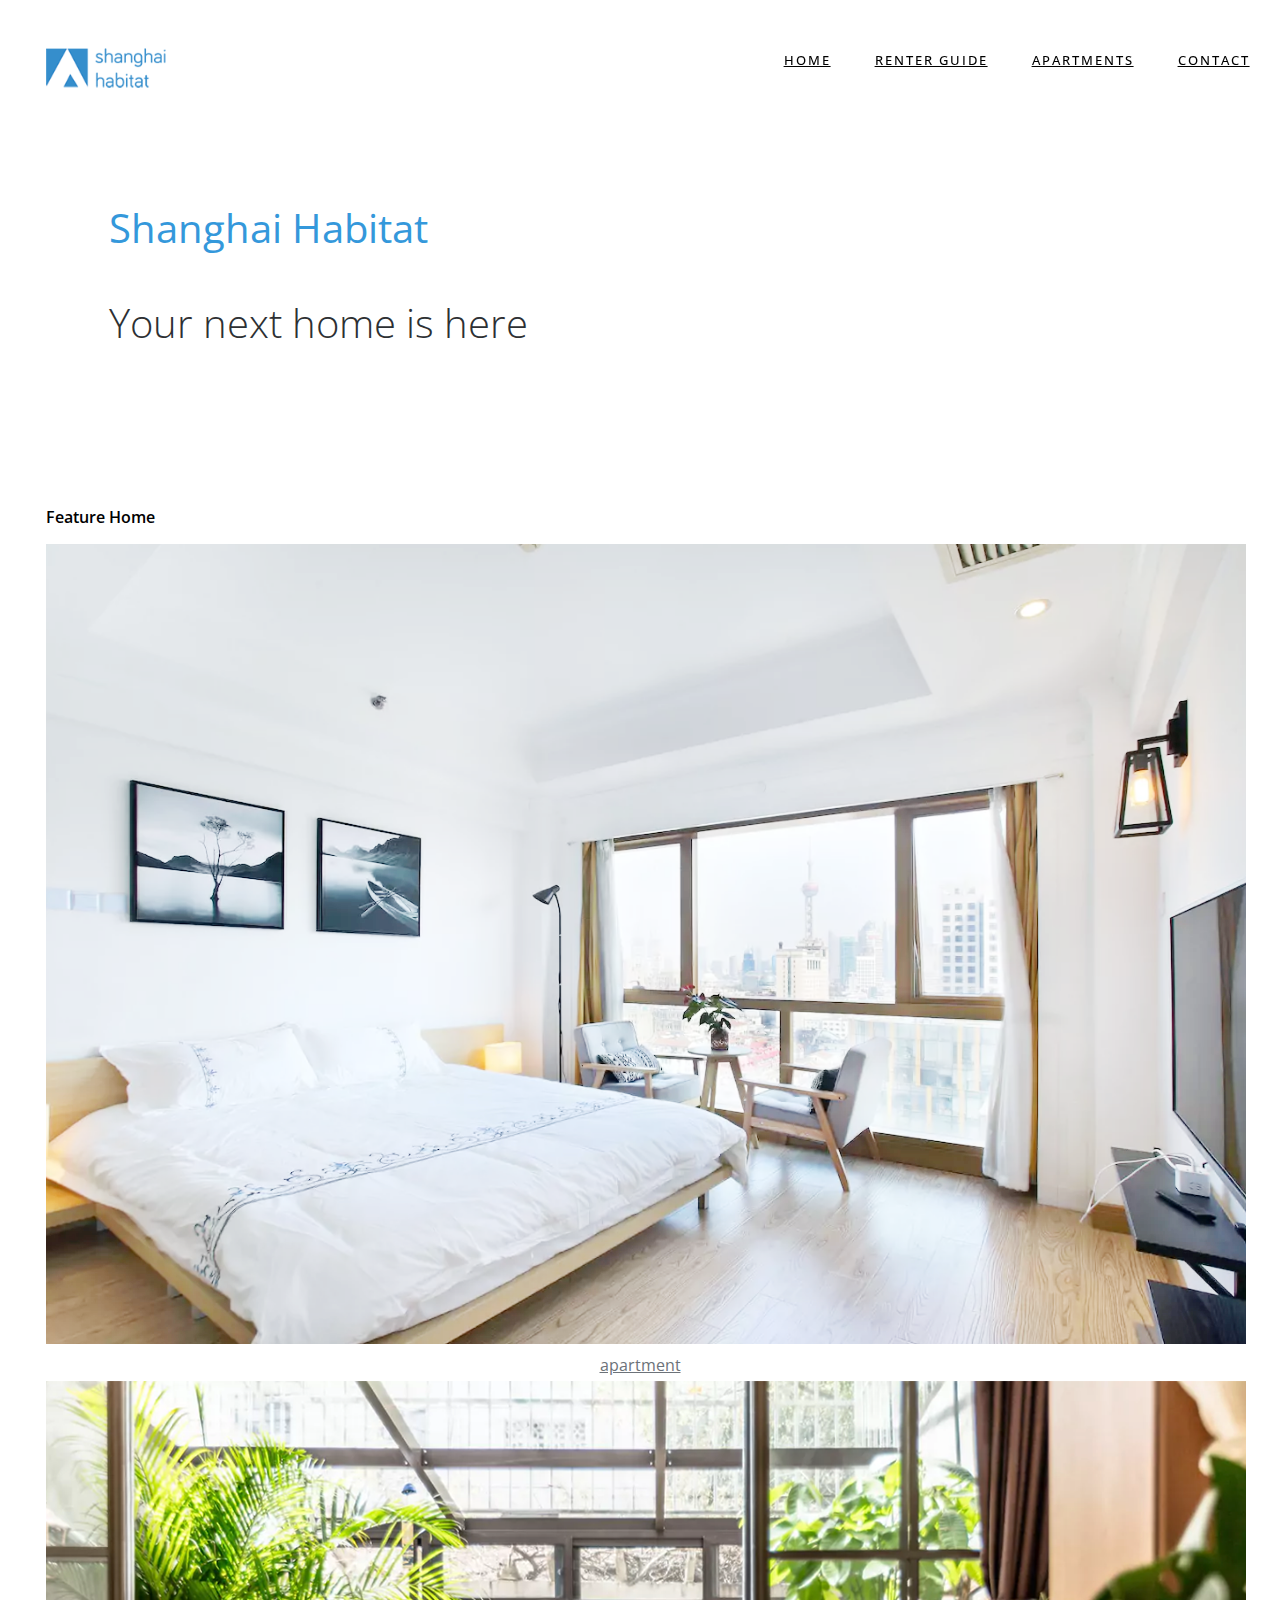
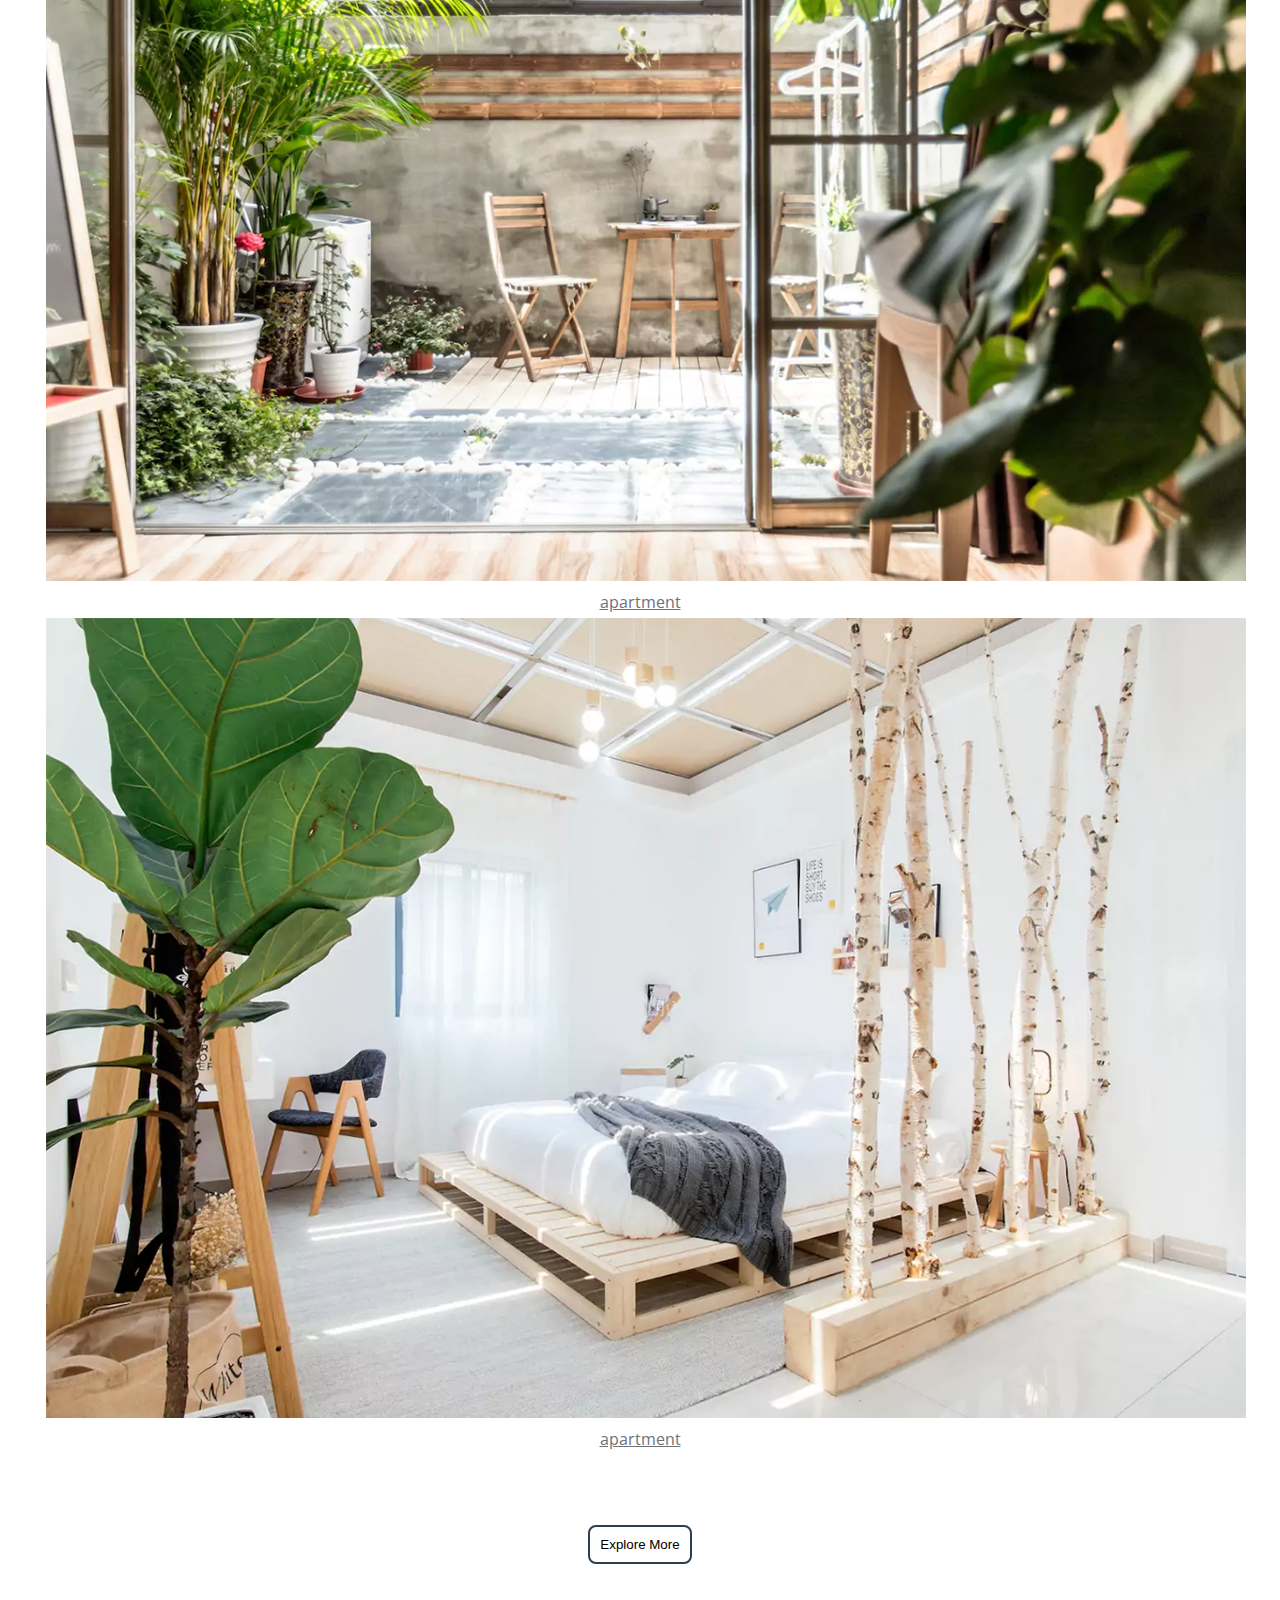
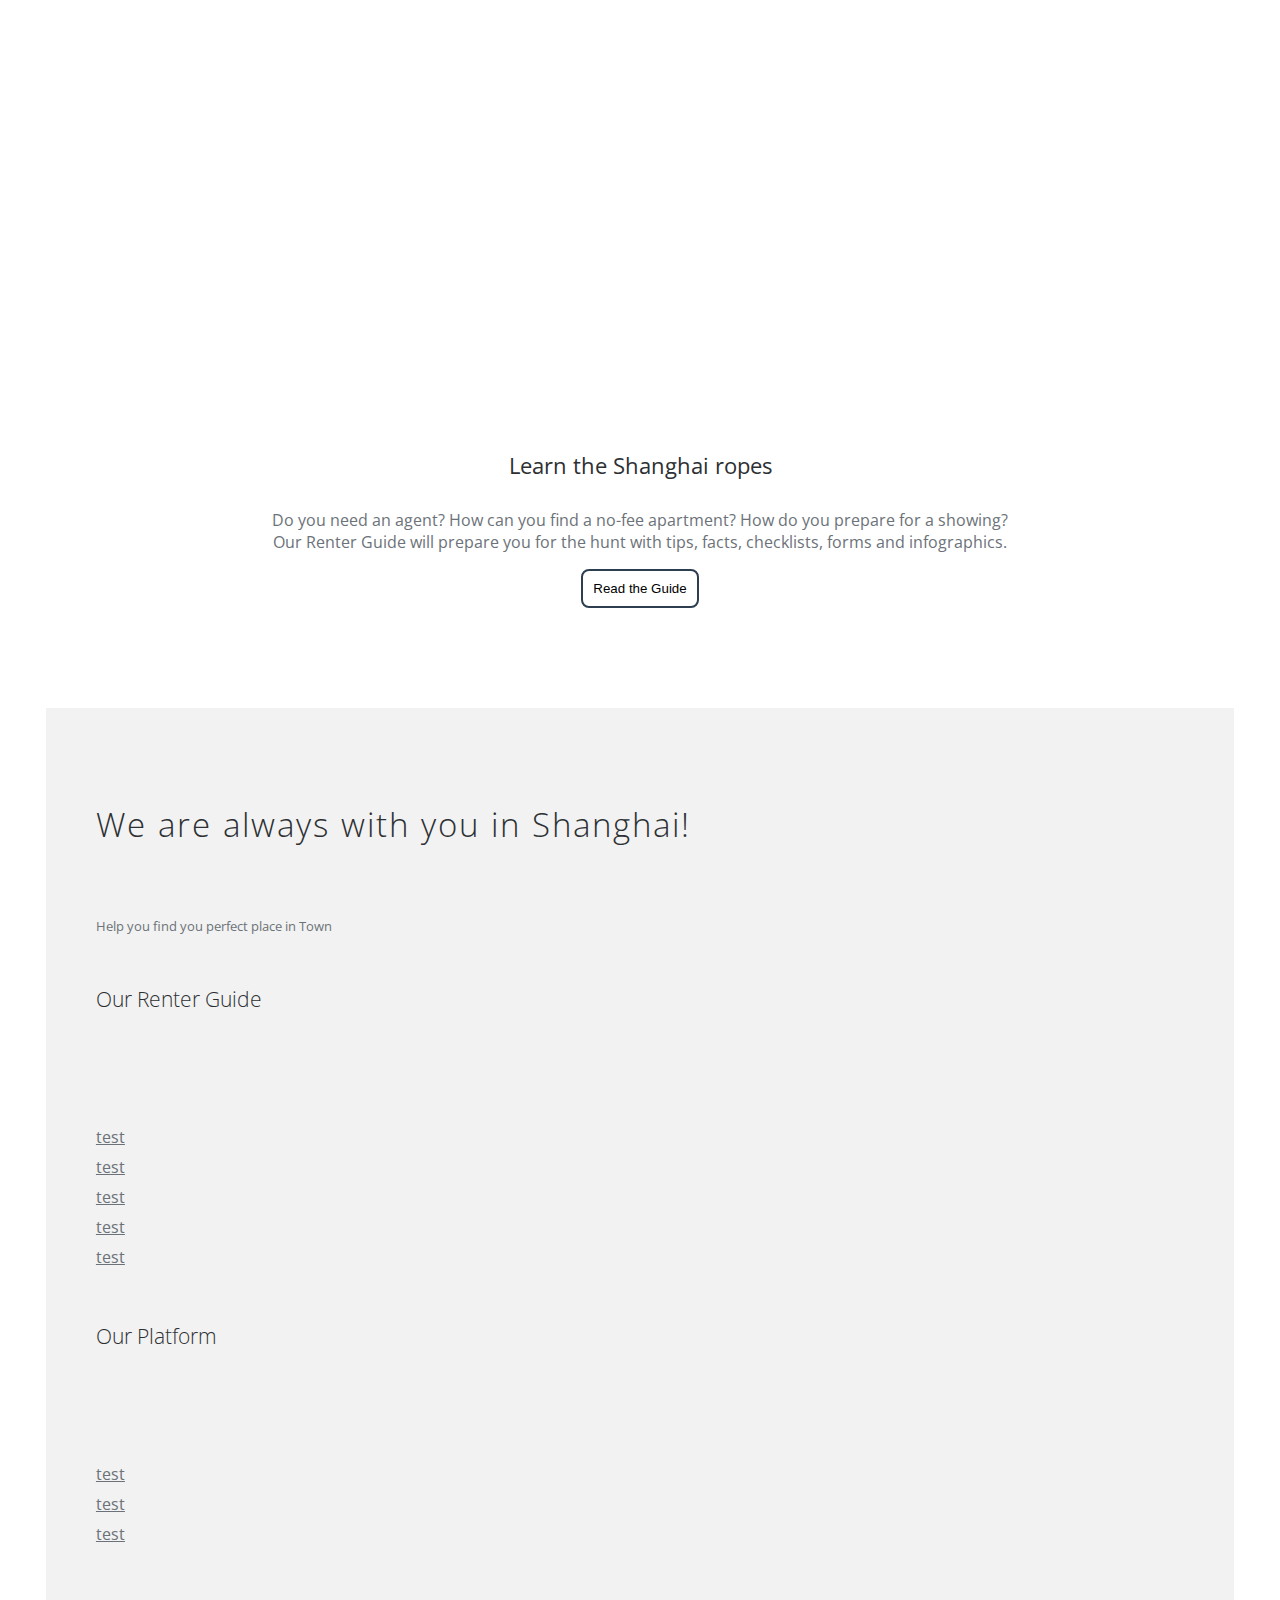
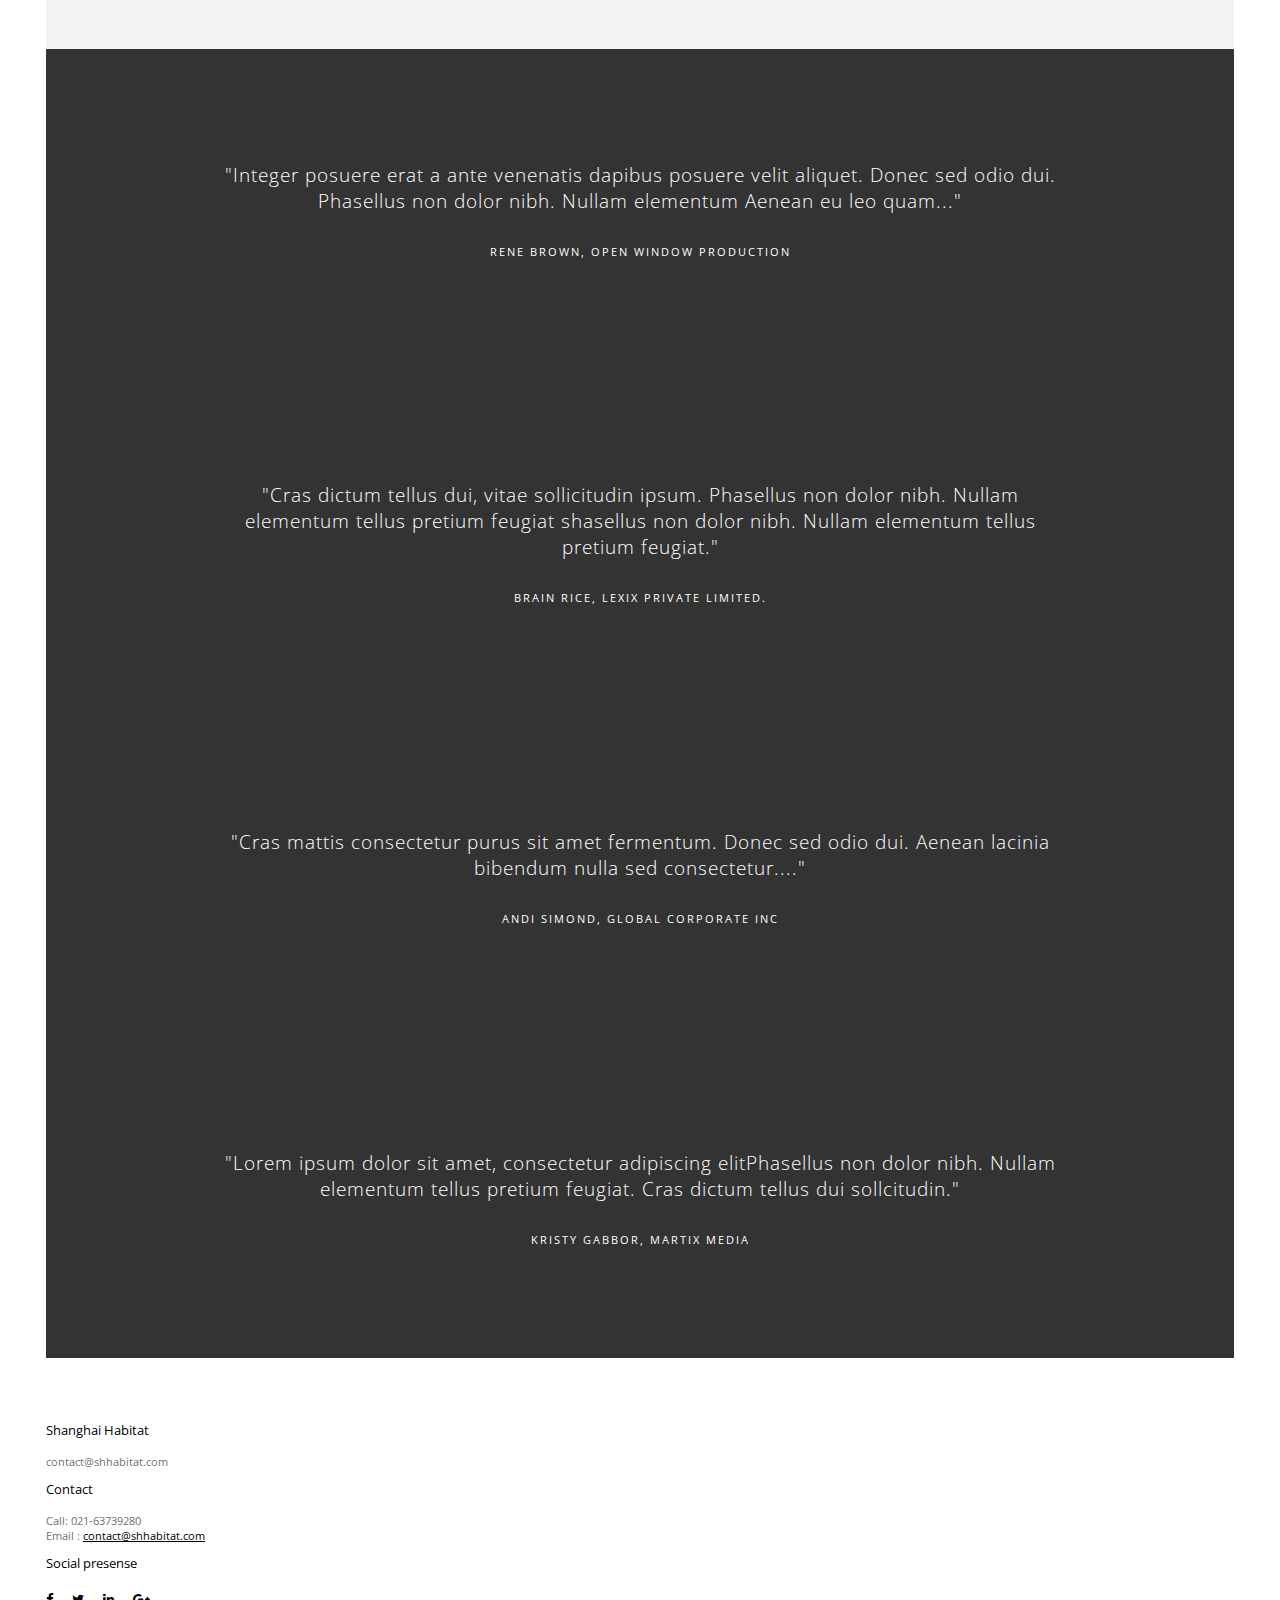
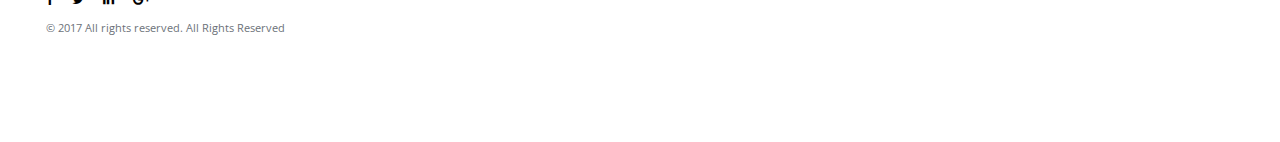
==== index.html @ 5f2feb3e "Update index.html" ====
<!doctype html>
<!--[if lt IE 7]>      <html class="no-js lt-ie9 lt-ie8 lt-ie7" lang=""> <![endif]-->
<!--[if IE 7]>         <html class="no-js lt-ie9 lt-ie8" lang=""> <![endif]-->
<!--[if IE 8]>         <html class="no-js lt-ie9" lang=""> <![endif]-->
<!--[if gt IE 8]><!--> <html class="no-js" lang=""> <!--<![endif]-->

<head>
<meta charset="utf-8">
<meta name="description" content="">
<meta name="viewport" content="width=device-width, initial-scale=1">
    <title>Apartments in Shanghai:SHH</title>
    <link rel="stylesheet" href="css/bootstrap.min.css">
    <link rel="stylesheet" href="css/flexslider.css">
    <link rel="stylesheet" href="css/main.css">
    <link rel="stylesheet" href="css/responsive.css">
    <link rel="stylesheet" href="css/animate.min.css">
    <link rel="stylesheet" href="https://maxcdn.bootstrapcdn.com/font-awesome/4.4.0/css/font-awesome.min.css">
    <link rel="shortcut icon" href="images/logo/favicon.ico">
</head>

<body>

<!-- Header Section -->
<section class="tophead" role="tophead"> 
  <!-- Navigation Section -->
  <header id="header">
    <div class="header-content clearfix"> <a class="logo" href="#"><img src="images/logo/logo.png" width="120px"></a>
      <nav class="navigation" role="navigation">
        <ul class="primary-nav">
          <li><a href="#welcome">Home</a></li>
          <li><a href="renter-guide.html">Renter Guide</a></li>
          <li><a href="search.html">Apartments</a></li>
          <li><a href="contact.html">Contact</a></li>
        </ul>
      </nav>
      <a href="#" class="nav-toggle">Menu<span></span></a> </div>
  </header>
</section>
<!-- Navigation Section -->

<!-- Welcome Section -->
<section id="welcome" class="section welcome">
  <h3 class="welcome-color">Shanghai Habitat</h3>
  <h3>Your next home is here</h3>
</section>

<!-- Feature Listing Section -->
<section id="listing" class="section listing">
  <div class="container">
  	<p class="listing-feature">Feature Home</p>
    <div class="row">
      <div class="col-sm-4">
      	<a href="work-details.html">
        <img src="images/listing/list1.png" class="img-responsive  listing-image" alt="">
        <div class="listing-content">
        apartment
        </div>
         </a>
      </div>
      <div class="col-sm-4">
      	<a href="work-details.html">
        <img src="images/listing/list2.png" class="img-responsive  listing-image" alt="">
        <div class="listing-content">
        apartment
        </div>
         </a>
      </div>
      <div class="col-sm-4">
      	<a href="work-details.html">
        <img src="images/listing/list3.png" class="img-responsive  listing-image" alt="">
        <div class="listing-content">
        apartment
        </div>
         </a>
      </div>
    </div>
  </div>
  <div class="listing-btn">
  	  <button class="btn-outline"> Explore More</button>
  </div>
</section>
<!-- Feature Listing Section -->


<!-- portfolio grid section -->
<section id="portfolio" class="section portfolio">
  <div class="container-fluid">
    <div class="row">
      <div class="col-sm-3 portfolio-item"> <a href="work-details.html" class="portfolio-link">
        <div class="caption">
          <div class="caption-content">
            <h3>The Shape of Design</h3>
            <h4>Branding/Graphic</h4>
          </div>
        </div>
        <img src="images/portfolio/work-1.jpg" class="img-responsive" alt=""> </a> </div>
      <div class="col-sm-3 portfolio-item"> <a href="work-details.html" class="portfolio-link">
        <div class="caption">
          <div class="caption-content">
            <h3>czarna kawka</h3>
            <h4>Branding</h4>
          </div>
        </div>
        <img src="images/portfolio/work-2.jpg" class="img-responsive" alt=""> </a> </div>
      <div class="col-sm-3 portfolio-item"> <a href="work-details.html" class="portfolio-link">
        <div class="caption">
          <div class="caption-content">
            <h3>czarna kawka</h3>
            <h4>Branding</h4>
          </div>
        </div>
        <img src="images/portfolio/work-3.jpg" class="img-responsive" alt=""> </a> </div>
      <div class="col-sm-3 portfolio-item"> <a href="work-details.html" class="portfolio-link">
        <div class="caption">
          <div class="caption-content">
            <h3>czarna kawka</h3>
            <h4>Branding</h4>
          </div>
        </div>
        <img src="images/portfolio/work-4.jpg" class="img-responsive" alt=""> </a> </div>
      <div class="col-sm-3 portfolio-item"> <a href="work-details.html" class="portfolio-link">
        <div class="caption">
          <div class="caption-content">
            <h3>czarna kawka</h3>
            <h4>Branding</h4>
          </div>
        </div>
        <img src="images/portfolio/work-5.jpg" class="img-responsive" alt=""> </a> </div>
      <div class="col-sm-3 portfolio-item"> <a href="work-details.html" class="portfolio-link">
        <div class="caption">
          <div class="caption-content">
            <h3>czarna kawka</h3>
            <h4>Branding</h4>
          </div>
        </div>
        <img src="images/portfolio/work-6.jpg" class="img-responsive" alt=""> </a> </div>
      <div class="col-sm-3 portfolio-item"> <a href="work-details.html" class="portfolio-link">
        <div class="caption">
          <div class="caption-content">
            <h3>czarna kawka</h3>
            <h4>Branding</h4>
          </div>
        </div>
        <img src="images/portfolio/work-1.jpg" class="img-responsive" alt=""> </a> </div>  
        
      <div class="col-sm-3 portfolio-item"> <a href="work-details.html" class="portfolio-link">
        <div class="caption">
          <div class="caption-content">
            <h3>czarna kawka</h3>
            <h4>Branding</h4>
          </div>
        </div>
        <img src="images/portfolio/work-2.jpg" class="img-responsive" alt=""> </a> </div>
    </div> 
  </div>
</section>
<!-- portfolio grid section -->



<!-- renter guide Section -->
<section id="renter-guide" class="section guide">
  <h4>Learn the Shanghai ropes</h3>
  <p>Do you need an agent? How can you find a no-fee apartment? How do you prepare for a showing? <br>
  	Our Renter Guide will prepare you for the hunt with tips, facts, checklists, forms and infographics.</p>
  <div class="guide-btn">
  	  <button class="btn-outline"> Read the Guide</button>
  </div>
</section>
<!-- renter guide Section -->


<!-- Service Section -->
<section id="services" class="section services">
  <div class="container-fluid">
    <div class="row">
      <div class="col-md-6 col-sm-6">
        <div class="services-content">
          <h4>We are always with you in Shanghai!</h4>
          <p>Help you find you perfect place in Town</p>
        </div>
      </div>
      <div class="col-md-3 col-sm-6">
        <div class="services-content">
          <h5>Our Renter Guide</h5>
          <ul>
            <li><a href="renter-guide.html">test</a></li>
            <li><a href="renter-guide.html">test</a></li>
            <li><a href="renter-guide.html">test</a></li>
            <li><a href="renter-guide.html">test</a></li>
            <li><a href="renter-guide.html">test</a></li>
          </ul>
        </div>
      </div>
      <div class="col-md-3 col-sm-6">
        <div class="services-content">
            <h5>Our Platform</h5>
          <ul>
            <li><a href="#">test</a></li>
            <li><a href="#">test</a></li>
            <li><a href="#">test</a></li>
          </ul>
        </div>
      </div>
    </div>
  </div>
</section>
<!-- Service Section --> 

<!-- Testimonials section -->
<section id="testimonials" class="section testimonials no-padding">
  <div class="container-fluid">
    <div class="row no-gutter">
      <div class="flexslider">
        <ul class="slides">
          <li>
            <div class="col-md-12">
              <blockquote>
                <h1>"Integer posuere erat a ante venenatis dapibus posuere velit aliquet. Donec sed odio dui. Phasellus non dolor nibh. Nullam elementum Aenean eu leo quam..." </h1>
                <p>Rene Brown, Open Window production</p>
              </blockquote>
            </div>
          </li>
          <li>
            <div class="col-md-12">
              <blockquote>
                <h1>"Cras dictum tellus dui, vitae sollicitudin ipsum. Phasellus non dolor nibh. Nullam elementum tellus pretium feugiat shasellus non dolor nibh. Nullam elementum tellus pretium feugiat." </h1>
                <p>Brain Rice, Lexix Private Limited.</p>
              </blockquote>
            </div>
          </li>
          <li>
            <div class="col-md-12">
              <blockquote>
                <h1>"Cras mattis consectetur purus sit amet fermentum. Donec sed odio dui. Aenean lacinia bibendum nulla sed consectetur...." </h1>
                <p>Andi Simond, Global Corporate Inc</p>
              </blockquote>
            </div>
          </li>
          <li>
            <div class="col-md-12">
              <blockquote>
                <h1>"Lorem ipsum dolor sit amet, consectetur adipiscing elitPhasellus non dolor nibh. Nullam elementum tellus pretium feugiat. Cras dictum tellus dui sollcitudin." </h1>
                <p>Kristy Gabbor, Martix Media</p>
              </blockquote>
            </div>
          </li>
        </ul>
      </div>
    </div>
  </div>
</section>
<!-- Testimonials section --> 

<!-- footer section -->
<footer id="contact" class="footer">
  <div class="container-fluid">
    <div class="col-md-2 left">
      <h4>Shanghai Habitat</h4>
      <p> contact@shhabitat.com</p>
    </div>
    <div class="col-md-2 left">
      <h4>Contact</h4>
      <p> Call: 021-63739280 <br>
        Email : <a href="mailto:contact@shhabitat.com"> contact@shhabitat.com </a></p>
    </div>
    <div class="col-md-2 left">
      <h4>Social presense</h4>
      <ul class="footer-share">
        <li><a href="#"><i class="fa fa-facebook"></i></a></li>
        <li><a href="#"><i class="fa fa-twitter"></i></a></li>
        <li><a href="#"><i class="fa fa-linkedin"></i></a></li>
        <li><a href="#"><i class="fa fa-google-plus"></i></a></li>
      </ul>
    </div>
    <div class="col-md-6 right">
      <p>© 2017 All rights reserved. All Rights Reserved</p>
    </div>
  </div>
</footer>
<!-- footer section --> 

<!-- JS FILES --> 
<script src="https://ajax.googleapis.com/ajax/libs/jquery/1.11.3/jquery.min.js"></script> 
<script src="js/bootstrap.min.js"></script> 
<script src="js/jquery.flexslider-min.js"></script> 
<script src="js/retina.min.js"></script> 
<script src="js/modernizr.js"></script> 
<script src="js/main.js"></script>
</body>
</html>
---- css/main.css ----
@import url(http://fonts.googleapis.com/css?family=Open%20Sans:300,400,500,600,700);*/

/* ------------------------------------------------------------------------------
	 Typography
-------------------------------------------------------------------------------*/

p {
	font-size: 14px;
	line-height: 22.4px;
	color: #6c7279;
}
h1 {
	font-size: 65px;
	color: #2d3033;
}
h2 {
	font-size: 40px;
	color: #2d3033;
}
h3 {
	font-size: 28px;
	color: #2d3033;
	font-weight: 300;
}
h4 {
	font-size: 22px;
	color: #2d3033;
	font-weight: 400;
}
h5 {
	font-size: 14px;
	color: #2d3033;
	text-transform: uppercase;
	font-weight: 700;
}
.btn {
	background-color: #333;
	margin-top: 40px;
	color: #fff;
	font-size: 12px;
	font-weight: 600;
	letter-spacing: 1px;
	border-radius: 0px;
	padding: 3% 7%;
	display: inline-block;
	text-transform: uppercase;
}
.btn:hover, .btn:focus {
	background-color: #000;
	color: #fff;
}
.btn-large {
	padding: 15px 40px;
}

.btn-outline {
	margin: auto;
	padding: 10px;
	background-color: white;
    color: black;
    border: 2px solid #2C3E50;
    border-radius: 8px;
    -webkit-transition-duration: 0.4s; /* Safari */
    transition-duration: 0.4s;
}

.btn-outline:hover{
	background-color:#2C3E50;
	color: white;
}

a:focus,input{outline:none;}
area, a, a img,input{blr:expression_r(this.onFocus=this.blur());}
/* ------------------------------------------------------------------------------
	 General Style
-------------------------------------------------------------------------------*/
a {
	color: #6c7279;

}
a:hover, a:focus {
	text-decoration: none;
	-moz-transition: background-color, color, 0.3s;
	-o-transition: background-color, color, 0.3s;
	-webkit-transition: background-color, color, 0.3s;
	transition: background-color, color, 0.3s;
}
body {
	font-family: "Open Sans", sans-serif;
	font-weight: 400;
	color: #6c7279;
}
ul, ol {
	margin: 0;
	padding: 0;
}
ul li {
	list-style: none;
}
.section {
	padding: 50px 0;
}
.no-padding {
	padding: 0;
}
.no-gutter [class*=col-] {
	padding-right: 0;
	padding-left: 0;
}
.copyrights{
	text-indent:-9999px;
	height:0;
	line-height:0;
	font-size:0;
	overflow:hidden;
}


/* ------------------------------------------------------------------------------
	 Header & navigation
-------------------------------------------------------------------------------*/
#header {
	position: fixed;
	width: 94%;
	z-index: 999;
	margin-left: 3%;
	margin-right: 3%;

}
#header .header-content {
	margin: 0 auto;
	padding: 40px 0;
	width: 100%;
	-moz-transition: padding 0.3s;
	-o-transition: padding 0.3s;
	-webkit-transition: padding 0.3s;
	transition: padding 0.3s;

}
#header .logo {
	font-size: 15px;
	color: #000;
	font-weight: 700;
	float: left;
	text-transform: uppercase;
}
#header.fixed {
	background-color: #fff;

}
#header.fixed .header-content {
	border-bottom: 0;
	padding: 25px 0;
}
#header.fixed .nav-toggle {
	top: 18px;
}
.navigation.open {
	opacity: 0.9;
	visibility: visible;
	-moz-transition: opacity 0.5s;
	-o-transition: opacity 0.5s;
	-webkit-transition: opacity 0.5s;
	transition: opacity 0.5s;
}
.navigation {
	float: right;
}
.navigation li {
	display: inline-block;
}
.navigation a {
	color: #000;
	font-size: 13px;
	font-weight: 500;
	margin-left: 40px;
	letter-spacing: 2px;
	text-transform: uppercase;
}
.navigation a:hover, .navigation a.active {
	color: #bcbcbc;
}
.nav-toggle {
	display: none;
	height: 44px;
	overflow: hidden;
	position: fixed;
	right: 5%;
	text-indent: 100%;
	top: 32px;
	white-space: nowrap;
	width: 44px;
	z-index: 99999;
	-moz-transition: all 0.3s;
	-o-transition: all 0.3s;
	-webkit-transition: all 0.3s;
	transition: all 0.3s;
}
.nav-toggle:before, .nav-toggle:after {
	border-radius: 50%;
	content: "";
	height: 100%;
	left: 0;
	position: absolute;
	top: 0;
	width: 100%;
	-moz-transform: translateZ(0);
	-ms-transform: translateZ(0);
	-webkit-transform: translateZ(0);
	transform: translateZ(0);
	-moz-backface-visibility: hidden;
	-webkit-backface-visibility: hidden;
	backface-visibility: hidden;
	-moz-transition-property: -moz-transform;
	-o-transition-property: -o-transform;
	-webkit-transition-property: -webkit-transform;
	transition-property: transform;
}
.nav-toggle:before {
	background-color: #e84545;
	-moz-transform: scale(1);
	-ms-transform: scale(1);
	-webkit-transform: scale(1);
	transform: scale(1);
	-moz-transition-duration: 0.3s;
	-o-transition-duration: 0.3s;
	-webkit-transition-duration: 0.3s;
	transition-duration: 0.3s;
}
.nav-toggle:after {
	background-color: #e84545;
	-moz-transform: scale(0);
	-ms-transform: scale(0);
	-webkit-transform: scale(0);
	transform: scale(0);
	-moz-transition-duration: 0s;
	-o-transition-duration: 0s;
	-webkit-transition-duration: 0s;
	transition-duration: 0s;
}
.nav-toggle span {
	background-color: #fff;
	bottom: auto;
	display: inline-block;
	height: 3px;
	left: 50%;
	position: absolute;
	right: auto;
	top: 50%;
	width: 18px;
	z-index: 10;
	-moz-transform: translateX(-50%) translateY(-50%);
	-ms-transform: translateX(-50%) translateY(-50%);
	-webkit-transform: translateX(-50%) translateY(-50%);
	transform: translateX(-50%) translateY(-50%);
}
.nav-toggle span:before, .nav-toggle span:after {
	background-color: #fff;
	content: "";
	height: 100%;
	position: absolute;
	right: 0;
	top: 0;
	width: 100%;
	-moz-transform: translateZ(0);
	-ms-transform: translateZ(0);
	-webkit-transform: translateZ(0);
	transform: translateZ(0);
	-moz-backface-visibility: hidden;
	-webkit-backface-visibility: hidden;
	backface-visibility: hidden;
	-moz-transition: -moz-transform 0.3s;
	-o-transition: -o-transform 0.3s;
	-webkit-transition: -webkit-transform 0.3s;
	transition: transform 0.3s;
}
.nav-toggle span:before {
	-moz-transform: translateY(-6px) rotate(0deg);
	-ms-transform: translateY(-6px) rotate(0deg);
	-webkit-transform: translateY(-6px) rotate(0deg);
	transform: translateY(-6px) rotate(0deg);
}
.nav-toggle span:after {
	-moz-transform: translateY(6px) rotate(0deg);
	-ms-transform: translateY(6px) rotate(0deg);
	-webkit-transform: translateY(6px) rotate(0deg);
	transform: translateY(6px) rotate(0deg);
}
.nav-toggle.close-nav:before {
	-moz-transform: scale(0);
	-ms-transform: scale(0);
	-webkit-transform: scale(0);
	transform: scale(0);
}
.nav-toggle.close-nav:after {
	-moz-transform: scale(1);
	-ms-transform: scale(1);
	-webkit-transform: scale(1);
	transform: scale(1);
}
.nav-toggle.close-nav span {
	background-color: rgba(255, 255, 255, 0);
}
.nav-toggle.close-nav span:before, .nav-toggle.close-nav span:after {
	background-color: #fff;
}
.nav-toggle.close-nav span:before {
	-moz-transform: translateY(0) rotate(45deg);
	-ms-transform: translateY(0) rotate(45deg);
	-webkit-transform: translateY(0) rotate(45deg);
	transform: translateY(0) rotate(45deg);
}
.nav-toggle.close-nav span:after {
	-moz-transform: translateY(0) rotate(-45deg);
	-ms-transform: translateY(0) rotate(-45deg);
	-webkit-transform: translateY(0) rotate(-45deg);
	transform: translateY(0) rotate(-45deg);
}
/* ------------------------------------------------------------------------------
	 Header Slider
-------------------------------------------------------------------------------*/

/* ------------------------------------------------------------------------------
	 Welcome
-------------------------------------------------------------------------------*/
.welcome {
	width: 94%;
	margin: auto;
	padding-top: 12%;
	padding-bottom: 4%;
	padding-left: 8%;
}

.welcome-color{
color: #3498db;
	font-weight: 400;
}

.welcome h3{
font-size: 40px ;
}
/* ------------------------------------------------------------------------------
	 feature listing
-------------------------------------------------------------------------------*/
.listing {
	width: 94%;
	margin: auto;
}
.listing-content{
	text-align: center;
	padding: 5px;
	cursor:pointer;
}

.listing-feature{
	color: black;
	font-weight: 600;
}

.listing-btn{
	text-align: center;
	padding-top: 70px;
	cursor:pointer;
}


/* ------------------------------------------------------------------------------
	 Portfolio
-------------------------------------------------------------------------------*/
#portfolio {
	width: 94%;
	margin: auto;
	padding: 5% 8% 8% 8%;
}
#portfolio .portfolio-item {
	right: 0;
	margin: 0 0 2px;
	padding: 0 1px;
}
#portfolio .portfolio-item .portfolio-link {
	display: block;
	position: relative;
	margin: 0 auto;
}
#portfolio .portfolio-item .portfolio-link .caption {
	position: absolute;
	width: 100%;
	height: 100%;
	opacity: 0;
	background: rgba(41, 128, 185, .9);
	-webkit-transition: all ease .5s;
	-moz-transition: all ease .5s;
	transition: all ease .5s;
}
#portfolio .portfolio-item .portfolio-link .caption:hover {
	opacity: 1;
}
#portfolio .portfolio-item .portfolio-link .caption .caption-content {
	position: absolute;
	top: 50%;
	width: 100%;
	height: 20px;
	margin-top: -12px;
	text-align: center;
	font-size: 20px;
	color: #fff;
}
#portfolio .portfolio-item .portfolio-link .caption .caption-content i {
	margin-top: -12px;
}
#portfolio .portfolio-item .portfolio-link .caption .caption-content h3 {
	margin: 0;
	color: #e9eaed;
	font-size: 12px;
	letter-spacing: 4px;
	text-transform: uppercase;
}
#portfolio .portfolio-item .portfolio-link .caption .caption-content h4 {
	margin: 10px 0;
	color: #e9eaed;
	font-size: 12px;
	letter-spacing: 2px;
	text-transform: uppercase;
}
#portfolio * {
	z-index: 2;
}

/* ------------------------------------------------------------------------------
	 Renter Guide  
-------------------------------------------------------------------------------*/
.guide{
	width: 94%;
	margin: auto;
}

.guide h4{
	text-align: center;
}

.guide p{
	text-align: center;
}
.guide-btn{
	text-align: center;	
}


/* ------------------------------------------------------------------------------
	 Tab
-------------------------------------------------------------------------------*/
.tab{
	width: 94%;
	margin: auto;
	padding-top: 100px;
	padding-bottom: 5px;
	padding-left: 10%;
	float:left;
	text-align:left;
}

.tab-image{
	width: 200px;
}

#tab{position:absolute;}
#tab .tabList ul li{
	float:left;
	background:#fefefe;
	border:0px solid #ccc;
	padding:10px 10px 10px 1px;
	text-align:center;
	position:relative;
	cursor:pointer;
}
#tab .tabCon{
	position:absolute;
	top:32px;
	border:0px solid #ccc;
	border-top:none;
	width:1000px;
	height:500px;
}
#tab .tabCon div{
	padding:20px 20px 20px 0px;
	position:absolute;
	opacity:0;
	filter:alpha(opacity=0);
}
#tab .tabList li.cur{
	border-bottom:1px solid;
	background:#ffffff;
	color:#000000;
	font-weight: 600;
}
#tab .tabCon div.cur{
	opacity:1;
	filter:alpha(opacity=100);
}



/* ------------------------------------------------------------------------------
	 Services
-------------------------------------------------------------------------------*/
.services {
	width: 94%;
	margin: auto;
	margin-top: 50px;
	background-color: #f2f2f2;
}
.services h4 {
	font-size: 33px;
	line-height: 33px;
	letter-spacing: 2px;
	font-weight: 300;
}
.services h5 {
	font-size: 21px;
	font-weight: 300;
	margin-bottom: 10%;
	text-transform: none;
}
.services p {
	color: #6c7279;
	font-size: 13px;
	font-weight: 400;
	margin-top: 7%;
}
.services-content {
	margin: 50px;
}
.services-content li a {
	color: #6c7279;
	line-height: 30px;
}
.services-content li a:hover {
	color: #000;
}

/* ------------------------------------------------------------------------------
	 Testimonials
-------------------------------------------------------------------------------*/
.testimonials {
	width: 94%;
	margin: auto;
	background-color: #333;
	position: relative;
	text-align: center;
}
.testimonials blockquote {
	border: 0;
	margin: 0;
	padding: 100px 15%;
}
.testimonials h1 {
	color: #fff;
	font: 19px "Open Sans", sans-serif;
	font-weight: 300;
	letter-spacing: 1px;
}
.testimonials p {
	color: #fff;
	display: block;
	font-size: 11px;
	font-style: normal;
	letter-spacing: 2px;
	font-weight: 400;
	margin-top: 30px;
	text-transform: uppercase;
}



/* ------------------------------------------------------------------------------
	 Footer
-------------------------------------------------------------------------------*/
.footer {
	width: 94%;
	margin: auto;
	text-align: left;
	padding-top: 5%;
	padding-bottom: 7%;
}
.footer h4 {
	font-size: 13px;
	color: #000;
	margin: 0 0 15px 0;
	padding: 0px;
}
.footer p {
	font-size: 11px;
	color: #6c7279;
}
.footer a {
	color: #000;
}
.footer a:hover {
	text-decoration: underline;
}
.footer .footer-share {
	margin-top: 0;
}
.footer .footer-share li {
	display: inline-block;
	float: none;
}
.footer .footer-share a {
	border: none;
	font-size: 13px;
	color: #000;
	letter-spacing: 15px;
}
.footer .fa-heart {
	color: #e84545;
	font-size: 11px;
	margin: 0 2px;
}
/* ------------------------------------------------------------------------------
	 Work Detial 
-------------------------------------------------------------------------------*/

.work-detail {
	width: 94%;
	margin: auto;
}
.work-detail-margin {
	margin-top: 7%;
}
.detail-image img {
	width: 100%;
}
.detail-contentbox {
	background-color: #f2f2f2;
	padding: 3%;
}
.detail-content h4 {
	font-size: 27px;
	line-height: 27px;
	letter-spacing: 1px;
	font-weight: 300;
}
.detail-content p {
	color: #6c7279;
	font-size: 13px;
	font-weight: 400;
	margin-top: 7%;
}


/* ------------------------------------------------------------------------------
	 Carousel  
-------------------------------------------------------------------------------*/


.carousel {
	width: 94%;
	height: 450px;
	margin: auto;

}
.item, .active, .carousel-inner {
	height: 100%;
}
.carousel-caption {
	bottom: 40%;
	color: #fff;
	left: 15%;
	padding-bottom: 20px;
	padding-top: 20px;
	position: absolute;
	right: 15%;
	text-align: center;
	z-index: 10;
}
.carousel-caption h3 {
	font-family: "Open Sans", sans-serif;
	color: white;
	text-shadow: none;
	font-size: 31px;
	font-weight: 700;
	text-transform: uppercase;
	letter-spacing: 5px;
}
.carousel-caption p {
	font-family: "Open Sans", sans-serif;
	color: white;
	text-shadow: none;
	font-size: 13px;
	font-weight: 400;
	letter-spacing: 2px;
}
.carousel-control.left {
	background: none;
}
.carousel-control.right {
	background: none;
}
.carousel-control {
	opacity: 1;
	text-shadow: none;
}
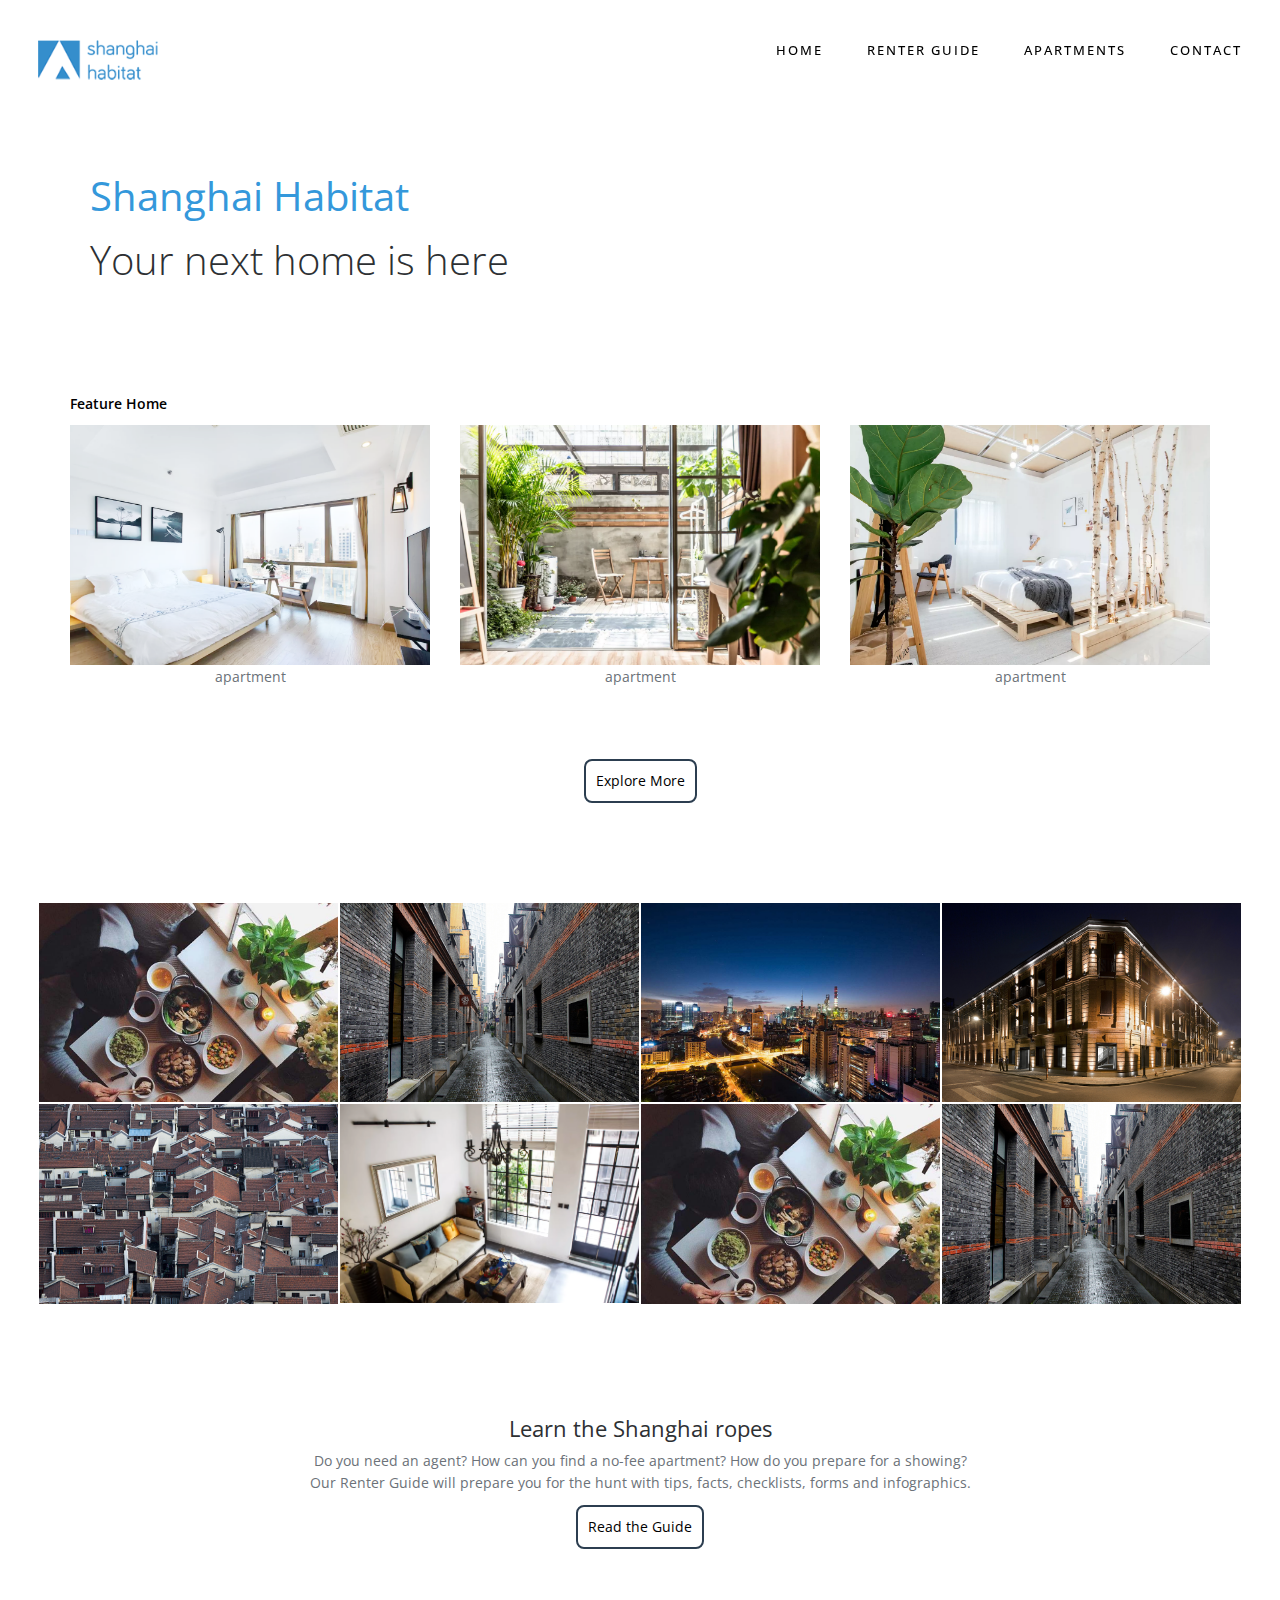
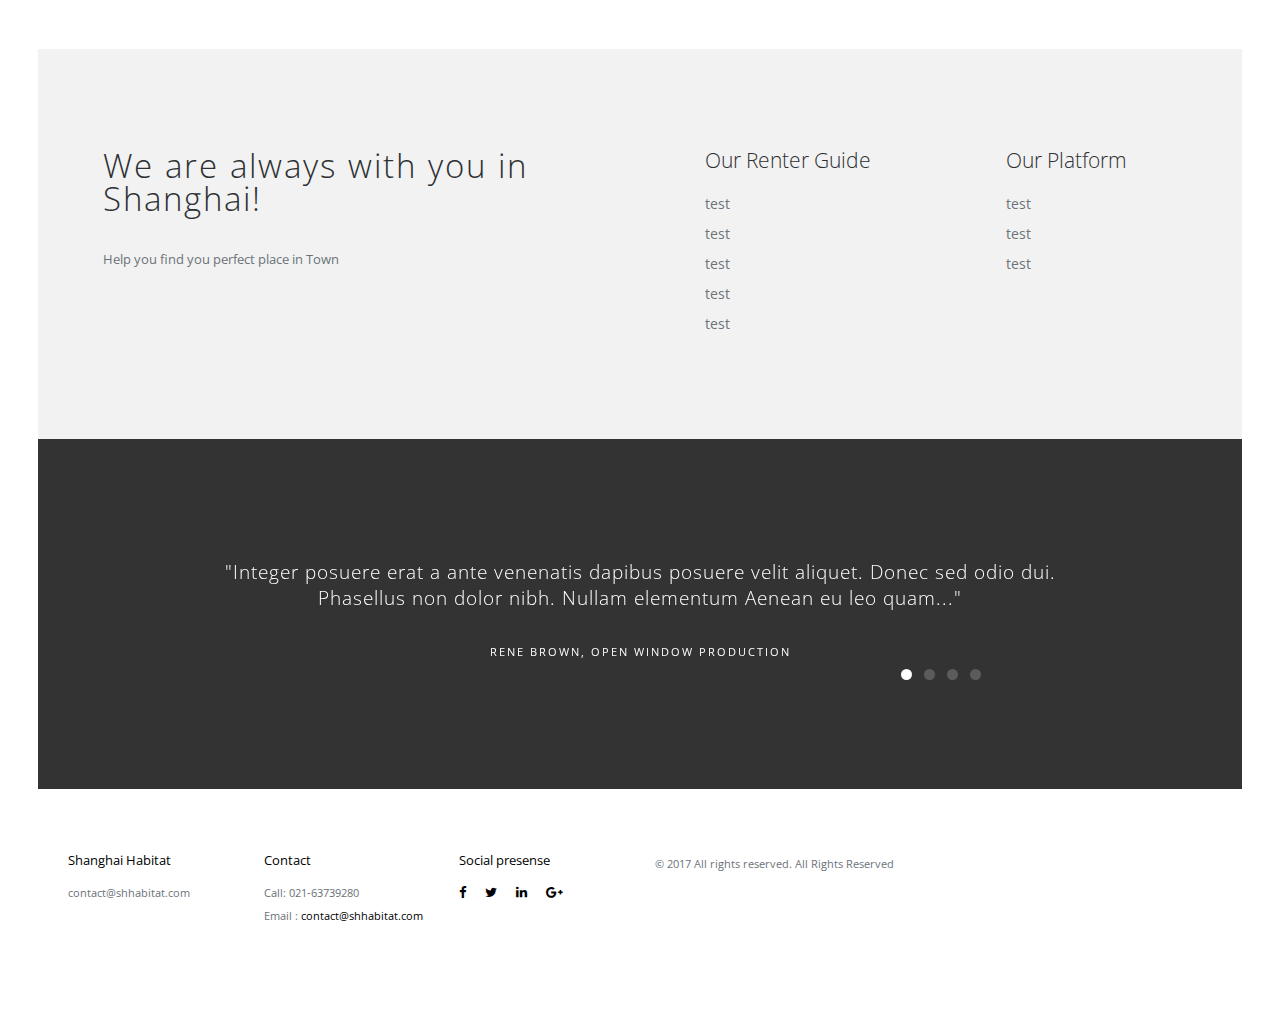
==== commit bd2c08f7: "0621 change3" ====
--- a/index.html
+++ b/index.html
@@ -160,7 +160,7 @@
 
 <!-- renter guide Section -->
 <section id="renter-guide" class="section guide">
-  <h4>Learn the Shanghai ropes</h3>
+  <h4>Learn the Shanghai ropes</h4>
   <p>Do you need an agent? How can you find a no-fee apartment? How do you prepare for a showing? <br>
   	Our Renter Guide will prepare you for the hunt with tips, facts, checklists, forms and infographics.</p>
   <div class="guide-btn">
--- a/css/main.css
+++ b/css/main.css
@@ -1,5 +1,5 @@
 
-@import url(http://fonts.googleapis.com/css?family=Open%20Sans:300,400,500,600,700);*/
+@import url(http://fonts.googleapis.com/css?family=Open%20Sans:300,400,500,600,700);
 
 /* ------------------------------------------------------------------------------
 	 Typography
@@ -77,8 +77,8 @@
 -------------------------------------------------------------------------------*/
 a {
 	color: #6c7279;
-
-}
+}
+
 a:hover, a:focus {
 	text-decoration: none;
 	-moz-transition: background-color, color, 0.3s;
@@ -104,6 +104,14 @@
 .no-padding {
 	padding: 0;
 }
+.padding-top{
+	padding-top: 200px
+}
+
+.side-margin{
+	margin-left: 8%;
+	margin-right: 8%;
+}
 .no-gutter [class*=col-] {
 	padding-right: 0;
 	padding-left: 0;
@@ -114,6 +122,10 @@
 	line-height:0;
 	font-size:0;
 	overflow:hidden;
+}
+
+.blue{
+	color: #3498db;
 }
 
 
@@ -327,9 +339,7 @@
 .welcome {
 	width: 94%;
 	margin: auto;
-	padding-top: 12%;
-	padding-bottom: 4%;
-	padding-left: 8%;
+	padding: 12% 0% 4% 4%;
 }
 
 .welcome-color{
@@ -349,7 +359,7 @@
 }
 .listing-content{
 	text-align: center;
-	padding: 5px;
+	padding: 2px;
 	cursor:pointer;
 }
 
@@ -371,7 +381,6 @@
 #portfolio {
 	width: 94%;
 	margin: auto;
-	padding: 5% 8% 8% 8%;
 }
 #portfolio .portfolio-item {
 	right: 0;
--- a/css/responsive.css
+++ b/css/responsive.css
@@ -0,0 +1,110 @@
+@media screen and (max-width: 1024px) {
+#header .header-content {
+	width: 90%;
+}
+.nav-toggle {
+	display: block;
+}
+.navigation {
+	position: fixed;
+	background-color: #000;
+	width: 100%;
+	height: 100%;
+	top: 0;
+	left: 0;
+	z-index: 99999;
+	visibility: hidden;
+	opacity: 0;
+	-webkit-transition: opacity 0.5s, visibility 0s 0.5s;
+	transition: opacity 0.5s, visibility 0s 0.5s;
+}
+.navigation .primary-nav {
+	position: relative;
+	top: 45%;
+	-moz-transform: translateY(-45%);
+	-ms-transform: translateY(-45%);
+	-webkit-transform: translateY(-45%);
+	transform: translateY(-45%);
+}
+.navigation li {
+	display: block;
+	margin-bottom: 20px;
+}
+.navigation a {
+	display: block;
+	font-size: 25px;
+	margin: 0;
+	color: #fff;
+	font-size: 13px;
+	text-align: center;
+}
+.testimonials blockquote {
+	padding: 20px 5% 0;
+}
+.testimonials p {
+	font-size: 26px;
+}
+.flex-control-nav {
+	bottom: 20px;
+}
+}
+@media screen and (max-width: 768px) {
+.banner-text {
+	padding-top: 30%;
+}
+.banner-text h1 {
+	font-size: 42px;
+}
+.banner-text p {
+	font-size: 18px;
+}
+.flexslider {
+	padding-bottom: 80px;
+}
+.flex-control-nav {
+	width: 100%;
+}
+.footer .footer-col {
+	margin-bottom: 50px;
+}
+.detail-contentbox {
+	background-color: #f2f2f2;
+	padding: 6%;
+}
+}
+@media screen and (max-width: 640px) {
+.banner-text {
+	padding-top: 35%;
+}
+.detail-contentbox {
+	background-color: #f2f2f2;
+	padding: 6%;
+}
+}
+@media screen and (max-width: 480px) {
+.banner-text {
+	padding-top: 45%;
+}
+.banner-text h1 {
+	font-size: 32px;
+}
+.detail-contentbox {
+	background-color: #f2f2f2;
+	padding: 6%;
+}
+}
+@media screen and (max-width: 320px) {
+.banner-text {
+	padding-top: 55%;
+}
+.testimonials blockquote {
+	padding: 20px 5% 0;
+}
+.testimonials p {
+	font-size: 11px;
+}
+.detail-contentbox {
+	background-color: #f2f2f2;
+	padding: 6%;
+}
+}
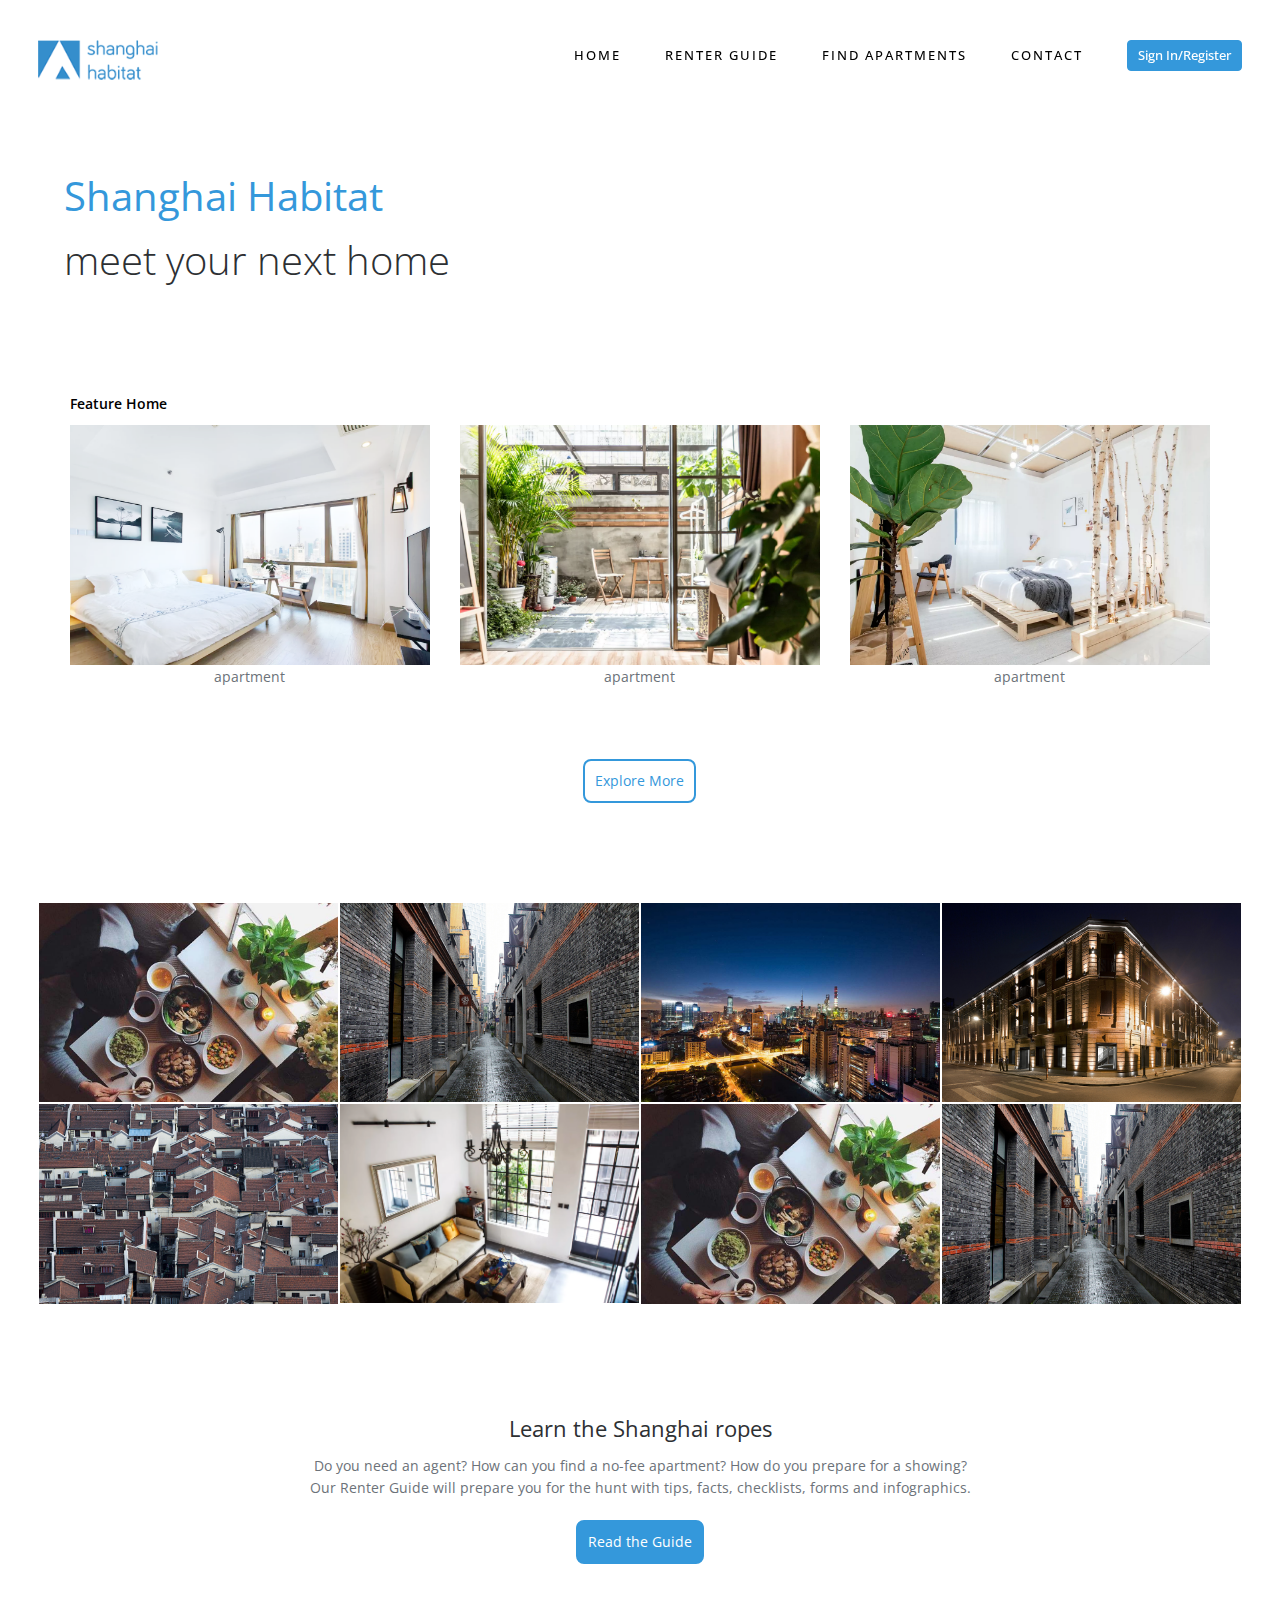
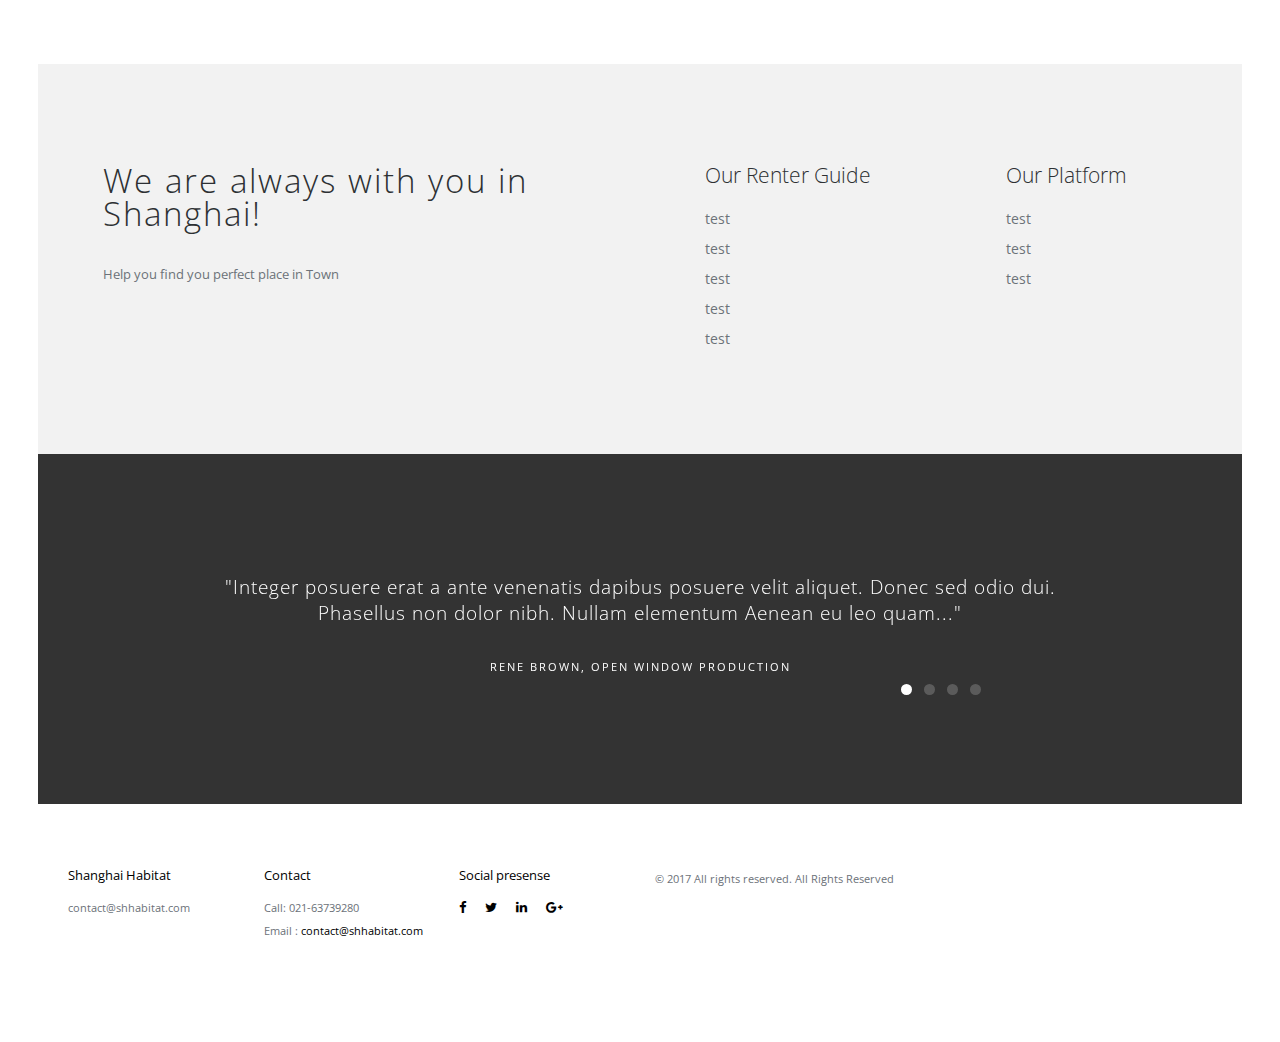
==== commit 9ec67ef2: "0627 login menu" ====
--- a/index.html
+++ b/index.html
@@ -14,6 +14,7 @@
     <link rel="stylesheet" href="css/main.css">
     <link rel="stylesheet" href="css/responsive.css">
     <link rel="stylesheet" href="css/animate.min.css">
+    <link rel="stylesheet" href="css/login-register.css">
     <link rel="stylesheet" href="https://maxcdn.bootstrapcdn.com/font-awesome/4.4.0/css/font-awesome.min.css">
     <link rel="shortcut icon" href="images/logo/favicon.ico">
 </head>
@@ -29,11 +30,13 @@
         <ul class="primary-nav">
           <li><a href="#welcome">Home</a></li>
           <li><a href="renter-guide.html">Renter Guide</a></li>
-          <li><a href="search.html">Apartments</a></li>
+          <li><a href="search.html">Find Apartments</a></li>
           <li><a href="contact.html">Contact</a></li>
+          <li><a href="javascript:void(0)" onclick="openLoginModal();"><button class="btn-head">Sign In/Register</button></a></li>
         </ul>
       </nav>
-      <a href="#" class="nav-toggle">Menu<span></span></a> </div>
+      <a href="#" class="nav-toggle">Menu<span></span></a>
+    </div>
   </header>
 </section>
 <!-- Navigation Section -->
@@ -41,7 +44,7 @@
 <!-- Welcome Section -->
 <section id="welcome" class="section welcome">
   <h3 class="welcome-color">Shanghai Habitat</h3>
-  <h3>Your next home is here</h3>
+  <h3>meet your next home</h3>
 </section>
 
 <!-- Feature Listing Section -->
@@ -49,7 +52,7 @@
   <div class="container">
   	<p class="listing-feature">Feature Home</p>
     <div class="row">
-      <div class="col-sm-4">
+      <div class="col-md-4">
       	<a href="work-details.html">
         <img src="images/listing/list1.png" class="img-responsive  listing-image" alt="">
         <div class="listing-content">
@@ -57,7 +60,7 @@
         </div>
          </a>
       </div>
-      <div class="col-sm-4">
+      <div class="col-md-4">
       	<a href="work-details.html">
         <img src="images/listing/list2.png" class="img-responsive  listing-image" alt="">
         <div class="listing-content">
@@ -65,7 +68,7 @@
         </div>
          </a>
       </div>
-      <div class="col-sm-4">
+      <div class="col-md-4">
       	<a href="work-details.html">
         <img src="images/listing/list3.png" class="img-responsive  listing-image" alt="">
         <div class="listing-content">
@@ -76,7 +79,7 @@
     </div>
   </div>
   <div class="listing-btn">
-  	  <button class="btn-outline"> Explore More</button>
+  	  <a href="search.html"><button class="btn-outline"> Explore More</button></a>
   </div>
 </section>
 <!-- Feature Listing Section -->
@@ -164,7 +167,7 @@
   <p>Do you need an agent? How can you find a no-fee apartment? How do you prepare for a showing? <br>
   	Our Renter Guide will prepare you for the hunt with tips, facts, checklists, forms and infographics.</p>
   <div class="guide-btn">
-  	  <button class="btn-outline"> Read the Guide</button>
+    <a href="renter-guide.html"><button class="btn-guide"> Read the Guide</button></a>
   </div>
 </section>
 <!-- renter guide Section -->
@@ -278,7 +281,63 @@
     </div>
   </div>
 </footer>
-<!-- footer section --> 
+<!-- footer section -->
+
+
+<!-- hide log-in section -->
+<div class="modal fade login" id="loginModal">
+  <div class="modal-dialog login animated">
+    <div class="modal-content">
+      <div class="modal-header">
+        <button type="button" class="close" data-dismiss="modal" aria-hidden="true">&times;</button>
+        <h4 class="modal-title">Welcome</h4>
+      </div>
+      <div class="modal-body">
+        <div class="box">
+          <div class="content">
+            <div class="division">
+              <div class="line l"></div>
+              <div class="line r"></div>
+            </div>
+            <div class="error"></div>
+            <div class="form loginBox">
+              <form method="post" action="/login" accept-charset="UTF-8">
+                <input id="email-login" class="form-control" type="text" placeholder="Email" name="email">
+                <input id="password-login" class="form-control" type="password" placeholder="Password" name="password">
+                <input class="btn btn-default btn-login" type="button" value="Login" onclick="loginAjax()">
+              </form>
+            </div>
+          </div>
+        </div>
+        <div class="box">
+          <div class="content registerBox" style="display:none;">
+            <div class="form">
+              <form method="post" html="{:multipart=>true}" data-remote="true" action="/register" accept-charset="UTF-8">
+                <input id="email" class="form-control" type="text" placeholder="Email" name="email">
+                <input id="password" class="form-control" type="password" placeholder="Password" name="password">
+                <input id="password_confirmation" class="form-control" type="password" placeholder="Repeat Password" name="password_confirmation">
+                <input class="btn btn-default btn-register" type="submit" value="Create account" name="commit">
+              </form>
+            </div>
+          </div>
+        </div>
+      </div>
+      <div class="modal-footer">
+        <div class="forgot login-footer">
+          <span><a href="#header" class="forgot-left">Forget password</a></span><br>
+                            <span>Looking to
+                                 <a class="blue" href="javascript: showRegisterForm();">create an account</a>
+                            ?</span>
+        </div>
+        <div class="forgot register-footer" style="display:none">
+          <span>Already have an account?</span>
+          <a class="blue" href="javascript: showLoginForm();">Login</a>
+        </div>
+      </div>
+    </div>
+  </div>
+</div>
+
 
 <!-- JS FILES --> 
 <script src="https://ajax.googleapis.com/ajax/libs/jquery/1.11.3/jquery.min.js"></script> 
@@ -287,5 +346,6 @@
 <script src="js/retina.min.js"></script> 
 <script src="js/modernizr.js"></script> 
 <script src="js/main.js"></script>
+<script src="js/login-register.js"></script>
 </body>
 </html>
--- a/css/main.css
+++ b/css/main.css
@@ -54,24 +54,61 @@
 	padding: 15px 40px;
 }
 
+
 .btn-outline {
 	margin: auto;
 	padding: 10px;
 	background-color: white;
-    color: black;
-    border: 2px solid #2C3E50;
+	color: #3498db;
+	border: 2px solid #3498db;
+	border-radius: 8px;
+	-webkit-transition-duration: 0.4s; /* Safari */
+	transition-duration: 0.4s;
+}
+
+.btn-outline:hover{
+	background-color:#3498db;
+	color: white;
+}
+
+
+.btn-guide {
+	margin: auto;
+	padding: 10px;
+	background-color: #3498db;
+    color: white;
+    border: 2px solid #3498db;
     border-radius: 8px;
     -webkit-transition-duration: 0.4s; /* Safari */
     transition-duration: 0.4s;
 }
 
-.btn-outline:hover{
-	background-color:#2C3E50;
+.btn-guide:hover{
+	background-color:white;
+	color: #3498db;
+	border: 2px solid #3498db;
+}
+
+
+.btn-head {
+	margin:auto;
+	padding: 5px 10px 5px 10px;
+	background-color: #3498db;
 	color: white;
-}
+	border: 1px solid #3498db;
+	border-radius: 4px;
+	-webkit-transition-duration: 0.4s; /* Safari */
+	transition-duration: 0.4s;
+}
+.btn-head:hover{
+	background-color:white;
+	color: #3498db;
+	border: 1px solid #3498db;
+}
+
 
 a:focus,input{outline:none;}
-area, a, a img,input{blr:expression_r(this.onFocus=this.blur());}
+area, a, a img,input{blr:expression(this.onFocus=this.blur());}
 /* ------------------------------------------------------------------------------
 	 General Style
 -------------------------------------------------------------------------------*/
@@ -105,7 +142,7 @@
 	padding: 0;
 }
 .padding-top{
-	padding-top: 200px
+	padding-top: 150px
 }
 
 .side-margin{
@@ -128,7 +165,14 @@
 	color: #3498db;
 }
 
-
+.center{
+text-align: center;
+}
+
+.side-padding{
+	padding-left: 8%;
+	padding-right: 8%;
+}
 /* ------------------------------------------------------------------------------
 	 Header & navigation
 -------------------------------------------------------------------------------*/
@@ -339,7 +383,7 @@
 .welcome {
 	width: 94%;
 	margin: auto;
-	padding: 12% 0% 4% 4%;
+	padding: 12% 3% 4% 2%;
 }
 
 .welcome-color{
@@ -355,7 +399,9 @@
 -------------------------------------------------------------------------------*/
 .listing {
 	width: 94%;
-	margin: auto;
+	margin-left: 3%;
+	margin-right: 3%;
+
 }
 .listing-content{
 	text-align: center;
@@ -380,7 +426,8 @@
 -------------------------------------------------------------------------------*/
 #portfolio {
 	width: 94%;
-	margin: auto;
+	margin-left: 3%;
+	margin-right: 3%;
 }
 #portfolio .portfolio-item {
 	right: 0;
@@ -449,9 +496,11 @@
 }
 
 .guide p{
+	padding-top:5px;
 	text-align: center;
 }
 .guide-btn{
+	padding-top:10px;
 	text-align: center;	
 }
 
@@ -710,3 +759,92 @@
 	opacity: 1;
 	text-shadow: none;
 }
+
+/* ------------------------------------------------------------------------------
+	 guide page
+-------------------------------------------------------------------------------*/
+.renter-guide{
+	padding: 100px 0 50px 0;
+		margin-left: 3%;
+		margin-right:3%;
+}
+
+.guide-heading{
+	padding: 40px 0 40px 0;
+	color: #2980B9;
+	text-align: center;
+}
+
+.guide-bkg{
+	background-color: #2980B9;
+}
+
+.guide-context{
+	color: #2d3033;
+	font-size: 14px;
+}
+
+.guide-head-top{
+	color: white;
+	padding: 25px 0 5px 20px;
+	text-align: left;
+	font-weight: 500;
+	line-height: 40px;
+}
+
+.guide-head-con{
+	color: white;
+	padding: 0 0 10px 20px;
+}
+
+.guide-head-img{
+	width: 70%;
+	display: inline;
+	float:right;
+	padding-right: 0;
+}
+
+/* ------------------------------------------------------------------------------
+	 search
+-------------------------------------------------------------------------------*/
+.line {
+ height:1px;
+ width:100%;
+ background:#2C3E50;
+ overflow:hidden;
+ }
+ 
+.search{
+	padding-top: 150px;
+	margin-left: 8%;
+	margin-right: 8%;
+}
+
+.search-row{
+	padding: 20px 0 20px 0;
+}
+.search-image{
+	width:300px;
+}
+
+ul.pagination {
+    display: inline-block;
+    padding: 0;
+    margin: 5px;
+}
+
+ul.pagination li {display: inline;}
+
+ul.pagination li a {
+    color: black;
+    float: left;
+    padding: 8px 16px;
+    text-decoration: none;
+}
+
+ul.pagination li a.active {
+    background-color: #2980B9;
+    color: white;
+}
+
+ul.pagination li a:hover:not(.active) {background-color: #ddd;}--- a/css/login-register.css
+++ b/css/login-register.css
@@ -0,0 +1,234 @@
+/*  Shake animation  */
+
+@charset "UTF-8";
+
+.animated {
+  -webkit-animation-duration: 1s;
+	   -moz-animation-duration: 1s;
+	     -o-animation-duration: 1s;
+	        animation-duration: 1s;
+	-webkit-animation-fill-mode: both;
+	   -moz-animation-fill-mode: both;
+	     -o-animation-fill-mode: both;
+	        animation-fill-mode: both;
+}
+
+.animated.hinges {
+	-webkit-animation-duration: 2s;
+	   -moz-animation-duration: 2s;
+	     -o-animation-duration: 2s;
+	        animation-duration: 2s;
+}
+
+.animated.slow {
+	-webkit-animation-duration: 3s;
+	   -moz-animation-duration: 3s;
+	     -o-animation-duration: 3s;
+	        animation-duration: 3s;
+}
+
+.animated.snail {
+	-webkit-animation-duration: 4s;
+	   -moz-animation-duration: 4s;
+	     -o-animation-duration: 4s;
+	        animation-duration: 4s;
+}
+
+@-webkit-keyframes shake {
+	0%, 100% {-webkit-transform: translateX(0);}
+	10%, 30%, 50%, 70%, 90% {-webkit-transform: translateX(-10px);}
+	20%, 40%, 60%, 80% {-webkit-transform: translateX(10px);}
+}
+
+@-moz-keyframes shake {
+	0%, 100% {-moz-transform: translateX(0);}
+	10%, 30%, 50%, 70%, 90% {-moz-transform: translateX(-10px);}
+	20%, 40%, 60%, 80% {-moz-transform: translateX(10px);}
+}
+
+@-o-keyframes shake {
+	0%, 100% {-o-transform: translateX(0);}
+	10%, 30%, 50%, 70%, 90% {-o-transform: translateX(-10px);}
+	20%, 40%, 60%, 80% {-o-transform: translateX(10px);}
+}
+
+@keyframes shake {
+	0%, 100% {transform: translateX(0);}
+	10%, 30%, 50%, 70%, 90% {transform: translateX(-10px);}
+	20%, 40%, 60%, 80% {transform: translateX(10px);}
+}
+
+.shake {
+	-webkit-animation-name: shake;
+	-moz-animation-name: shake;
+	-o-animation-name: shake;
+	animation-name: shake;
+}
+
+.login .modal-dialog{
+    width: 350px;
+}
+.login .modal-footer{
+    border-top: 0;
+    margin-top: 0px;
+    padding: 10px 20px 20px;
+}
+.login .modal-header {
+    border: 0 none;
+    padding: 15px 15px 15px;
+/*     padding: 11px 15px; */
+}
+.login .modal-body{
+/*     background-color: #eeeeee; */
+}
+.login .division {
+    float: none;
+    margin: 0 auto 18px;
+    overflow: hidden;
+    position: relative;
+    text-align: center;
+    width: 100%;
+}
+.login .division .line {
+    border-top: 1px solid #DFDFDF;
+    position: absolute;
+    top: 10px;
+    width: 34%;
+}
+.login .division .line.l {
+    left: 0;
+}
+.login .division .line.r {
+    right: 0;
+}
+.login .division span {
+    color: #424242;
+    font-size: 17px;
+}
+.login .box .social {
+    float: none;
+    margin: 0 auto 30px;
+    text-align: center;
+}
+
+.login .social .circle{
+    background-color: #EEEEEE;
+    color: #FFFFFF;
+    border-radius: 100px;
+    display: inline-block;
+    margin: 0 17px;
+    padding: 15px;
+}
+.login .social .circle .fa{
+    font-size: 16px;
+}
+.login .social .facebook{
+    background-color: #455CA8;
+    color: #FFFFFF;
+}
+.login .social .google{
+    background-color: #F74933;
+}
+.login .social .github{
+    background-color: #403A3A;
+}
+.login .facebook:hover{
+    background-color: #6E83CD;
+}
+.login .google:hover{
+    background-color: #FF7566;
+}
+.login .github:hover{
+    background-color: #4D4D4d;;
+}
+.login .forgot {
+    color: #797979;
+    margin-left: 0;
+    overflow: hidden;
+    text-align: left;
+    width: 100%;
+}
+
+.forgot a{
+font-weight: 500;
+}
+
+.forgot-left{
+    text-align: left;
+    color: #797979;
+    cursor: hand;
+}
+
+
+.login .btn-login, .registerBox .btn-register{
+    background-color: #3498DB;
+    border-color: #3498DB;
+    border-width: 0;
+    color: #FFFFFF;
+    display: block;
+    margin: 0 auto;
+    padding: 15px 30px;
+    text-transform: uppercase;
+    width: 100%;
+}
+.login .btn-login:hover, .registerBox .btn-register:hover{
+    background-color: #2980B9;
+    color: #FFFFFF;
+}
+.login .form-control{
+    border-radius: 3px;
+    background-color: rgba(0, 0, 0, 0.09);
+    box-shadow: 0 1px 0px 0px rgba(0, 0, 0, 0.09) inset;
+    color: #FFFFFF;
+}
+.login .form-control:hover{
+    background-color: rgba(0,0,0,.16);
+}
+.login .form-control:focus{
+    box-shadow: 0 1px 0 0 rgba(0, 0, 0, 0.04) inset;
+    background-color: rgba(0,0,0,0.23);
+    color: #FFFFFF;
+}
+.login .box .form input[type="text"], .login .box .form input[type="password"] {
+    border-radius: 3px;
+    border: none;
+    color: #333333;
+    font-size: 16px;
+    height: 46px;
+    margin-bottom: 5px;
+    padding: 13px 12px;
+    width: 100%;
+}
+
+
+@media (max-width:400px){
+    .login .modal-dialog{
+        width: 100%;
+    }
+}
+
+.big-login, .big-register{
+    background-color: #00A4E4;
+    color: #FFFFFF;
+    border-radius: 7px;
+    border-width: 2px;
+    font-size: 14px;
+    font-style: normal;
+    font-weight: 200;
+    padding: 16px 60px;
+    text-transform: uppercase;
+    transition: all 0.3s ease 0s;
+}
+.big-login:hover{
+    background-color: #00A4E4;
+    color: #FFFFFF;
+}
+.big-register{
+    background-color: rgba(0,0,0,.0);
+    color: #00bbff;
+    border-color: #00bbff;
+}
+.big-register:hover{
+    border-color: #00A4E4;
+    color:  #00A4E4;
+}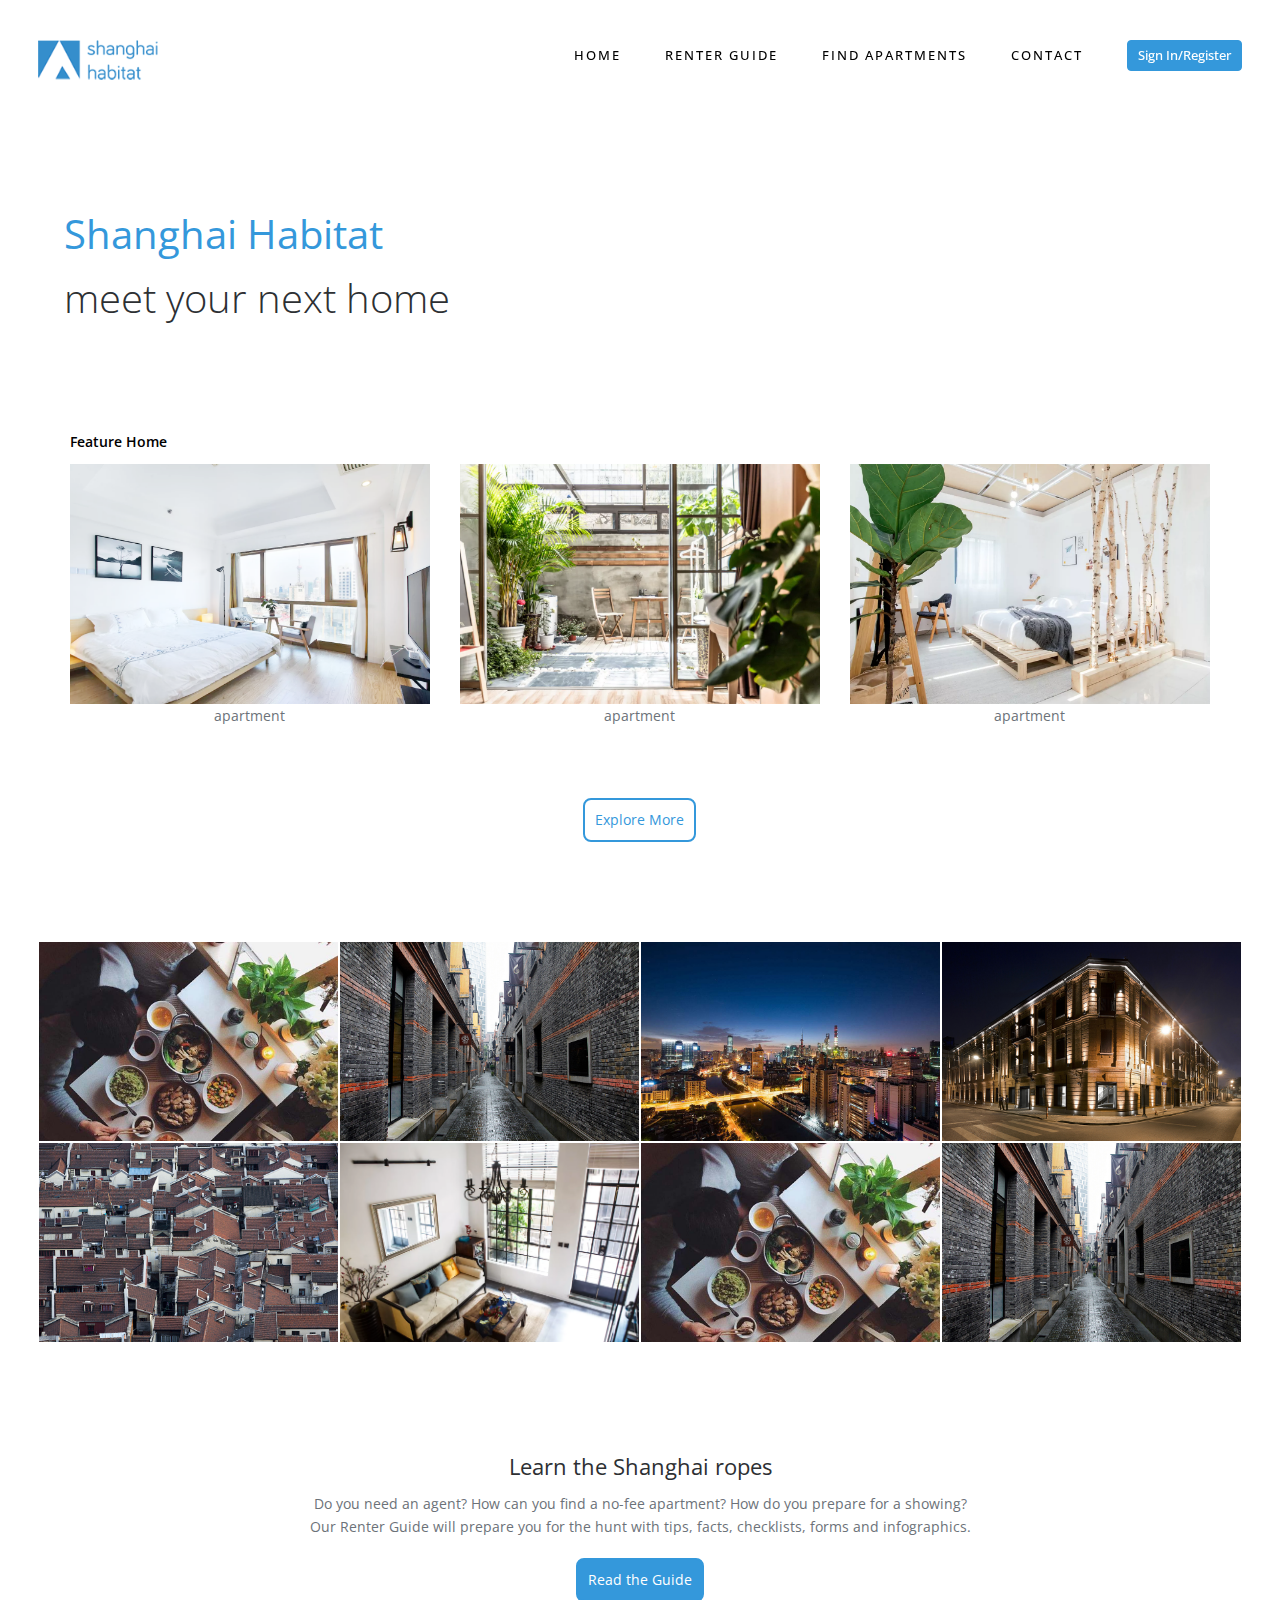
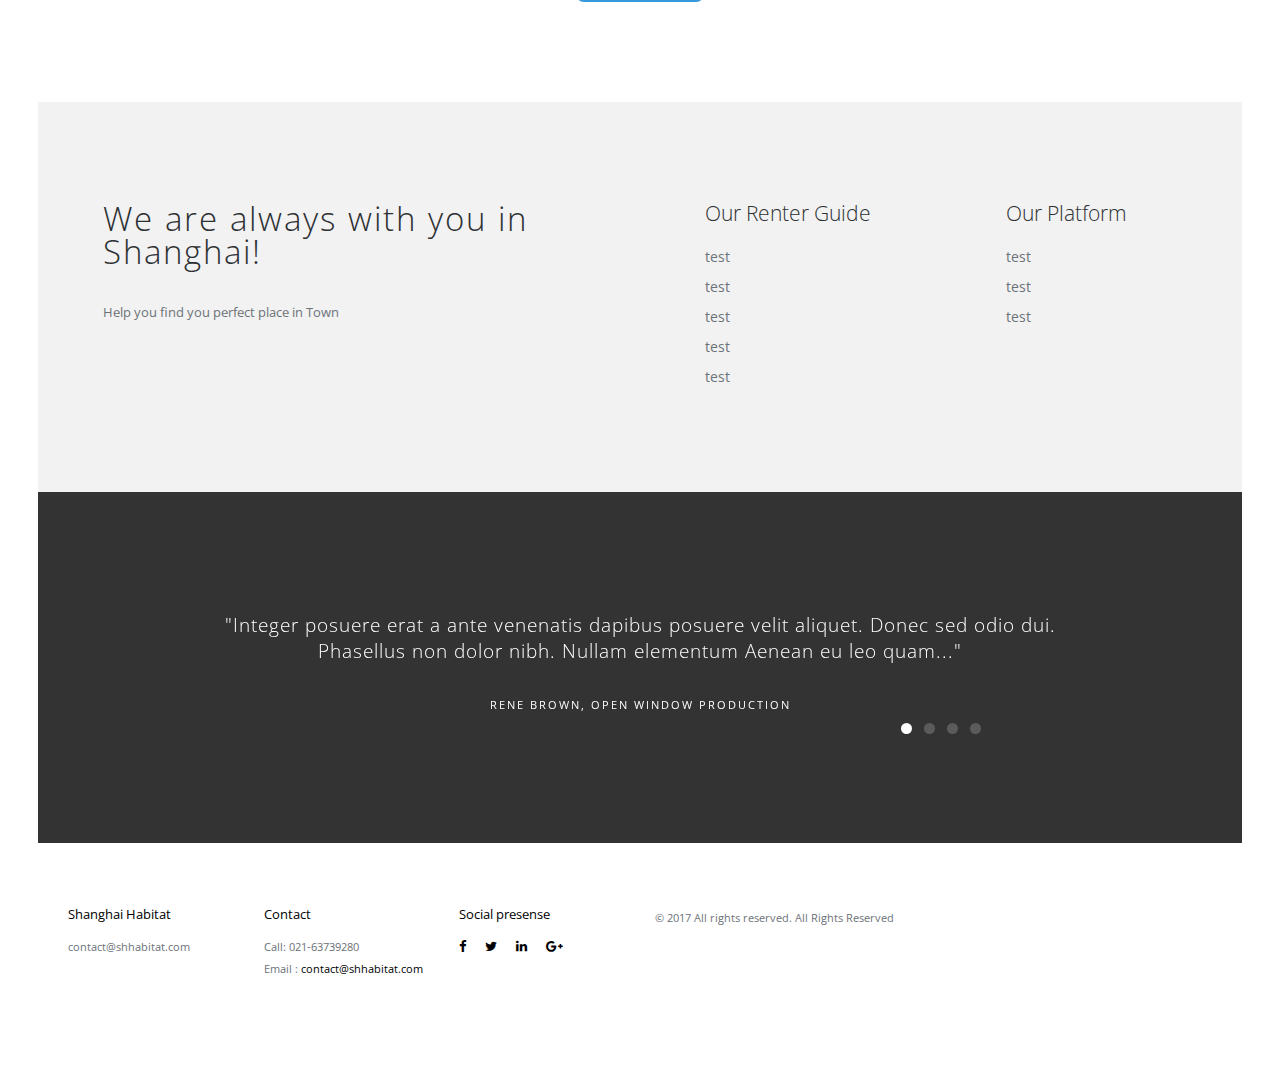
==== commit b4d8e430: "0629" ====
--- a/index.html
+++ b/index.html
@@ -52,25 +52,25 @@
   <div class="container">
   	<p class="listing-feature">Feature Home</p>
     <div class="row">
-      <div class="col-md-4">
+      <div class="col-lg-4">
       	<a href="work-details.html">
-        <img src="images/listing/list1.png" class="img-responsive  listing-image" alt="">
+        <img src="images/listing/list1.png" class="img-responsive listing-image" alt="">
         <div class="listing-content">
         apartment
         </div>
          </a>
       </div>
-      <div class="col-md-4">
+      <div class="col-lg-4">
       	<a href="work-details.html">
-        <img src="images/listing/list2.png" class="img-responsive  listing-image" alt="">
+        <img src="images/listing/list2.png" class="img-responsive" alt="">
         <div class="listing-content">
         apartment
         </div>
          </a>
       </div>
-      <div class="col-md-4">
+      <div class="col-lg-4">
       	<a href="work-details.html">
-        <img src="images/listing/list3.png" class="img-responsive  listing-image" alt="">
+        <img src="images/listing/list3.png" class="img-responsive" alt="">
         <div class="listing-content">
         apartment
         </div>
@@ -339,8 +339,8 @@
 </div>
 
 
-<!-- JS FILES --> 
-<script src="https://ajax.googleapis.com/ajax/libs/jquery/1.11.3/jquery.min.js"></script> 
+<!-- JS FILES -->
+<script src="js/jquery.min.js"></script>
 <script src="js/bootstrap.min.js"></script> 
 <script src="js/jquery.flexslider-min.js"></script> 
 <script src="js/retina.min.js"></script> 
--- a/css/main.css
+++ b/css/main.css
@@ -373,9 +373,6 @@
 	-webkit-transform: translateY(0) rotate(-45deg);
 	transform: translateY(0) rotate(-45deg);
 }
-/* ------------------------------------------------------------------------------
-	 Header Slider
--------------------------------------------------------------------------------*/
 
 /* ------------------------------------------------------------------------------
 	 Welcome
@@ -383,7 +380,7 @@
 .welcome {
 	width: 94%;
 	margin: auto;
-	padding: 12% 3% 4% 2%;
+	padding: 15% 3% 4% 2%;
 }
 
 .welcome-color{
@@ -419,7 +416,10 @@
 	padding-top: 70px;
 	cursor:pointer;
 }
-
+.listing-image{
+	width: auto;
+
+}
 
 /* ------------------------------------------------------------------------------
 	 Portfolio
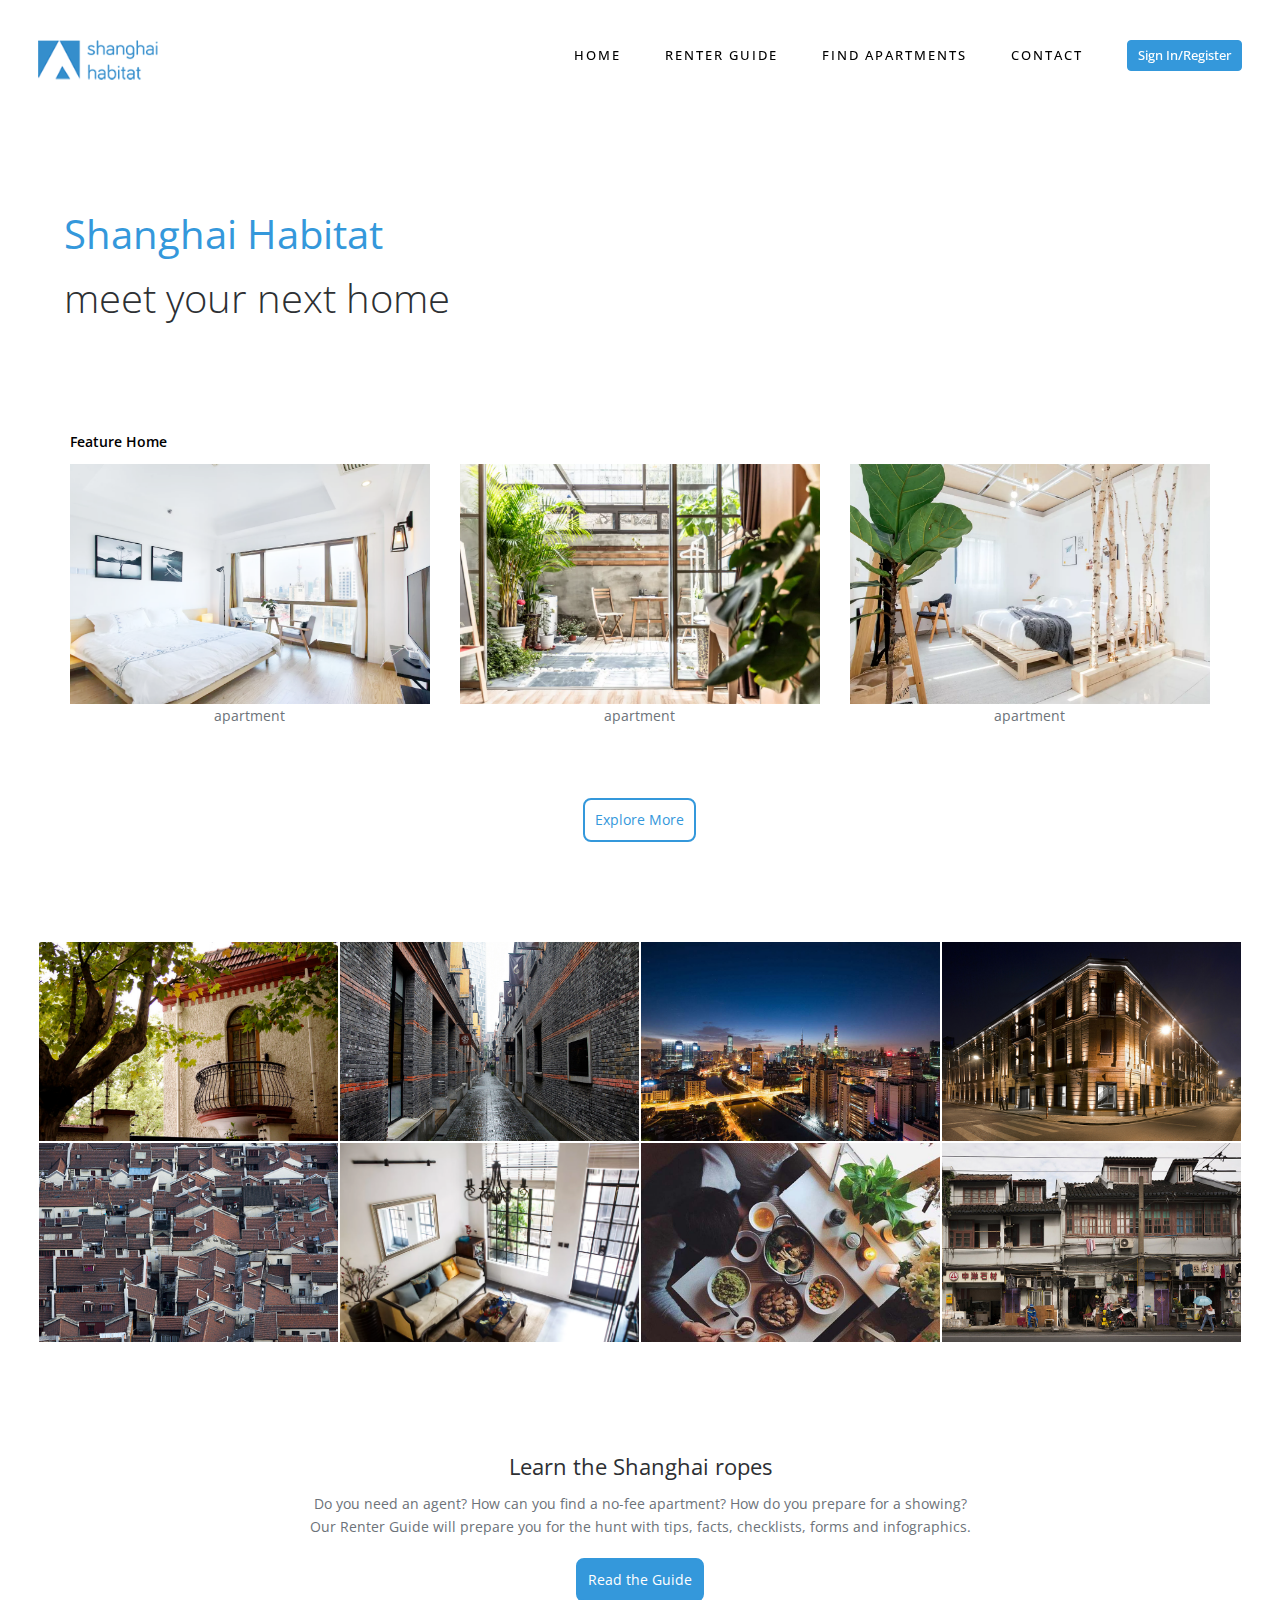
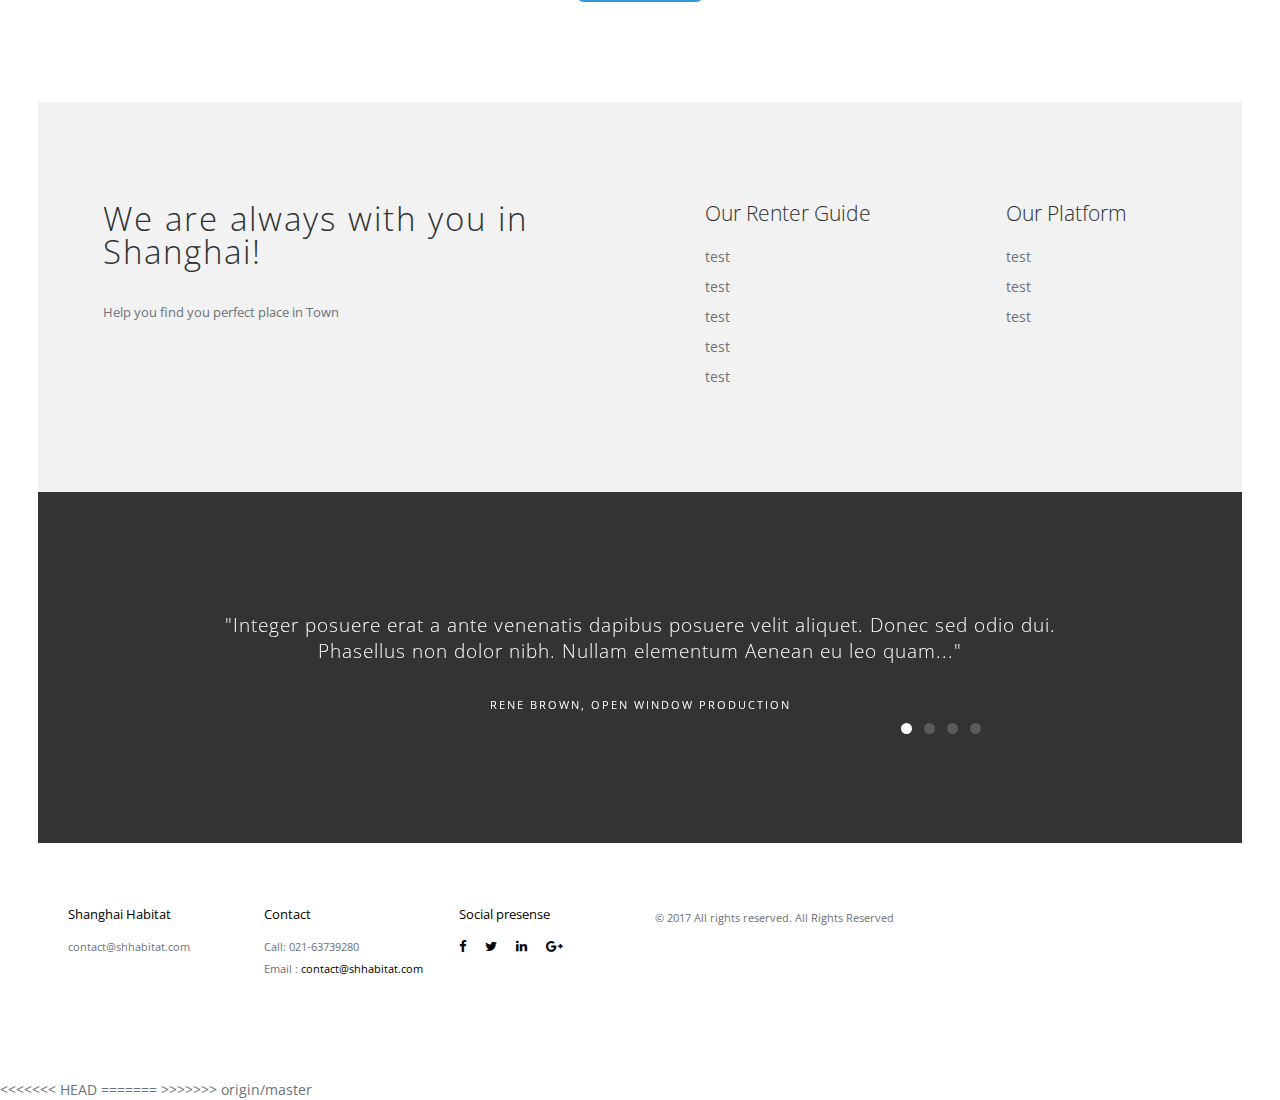
==== commit f647f761: "0703 updates" ====
--- a/index.html
+++ b/index.html
@@ -25,7 +25,7 @@
 <section class="tophead" role="tophead"> 
   <!-- Navigation Section -->
   <header id="header">
-    <div class="header-content clearfix"> <a class="logo" href="#"><img src="images/logo/logo.png" width="120px"></a>
+    <div class="header-content clearfix"> <a class="logo" href="#welcome"><img src="images/logo/logo.png" width="120px"></a>
       <nav class="navigation" role="navigation">
         <ul class="primary-nav">
           <li><a href="#welcome">Home</a></li>
@@ -52,7 +52,7 @@
   <div class="container">
   	<p class="listing-feature">Feature Home</p>
     <div class="row">
-      <div class="col-lg-4">
+      <div class="col-md-4">
       	<a href="work-details.html">
         <img src="images/listing/list1.png" class="img-responsive listing-image" alt="">
         <div class="listing-content">
@@ -60,7 +60,7 @@
         </div>
          </a>
       </div>
-      <div class="col-lg-4">
+      <div class="col-md-4">
       	<a href="work-details.html">
         <img src="images/listing/list2.png" class="img-responsive" alt="">
         <div class="listing-content">
@@ -68,7 +68,7 @@
         </div>
          </a>
       </div>
-      <div class="col-lg-4">
+      <div class="col-md-4">
       	<a href="work-details.html">
         <img src="images/listing/list3.png" class="img-responsive" alt="">
         <div class="listing-content">
@@ -144,7 +144,7 @@
             <h4>Branding</h4>
           </div>
         </div>
-        <img src="images/portfolio/work-1.jpg" class="img-responsive" alt=""> </a> </div>  
+        <img src="images/portfolio/work-7.jpg" class="img-responsive" alt=""> </a> </div>
         
       <div class="col-sm-3 portfolio-item"> <a href="work-details.html" class="portfolio-link">
         <div class="caption">
@@ -153,7 +153,7 @@
             <h4>Branding</h4>
           </div>
         </div>
-        <img src="images/portfolio/work-2.jpg" class="img-responsive" alt=""> </a> </div>
+        <img src="images/portfolio/work-8.jpg" class="img-responsive" alt=""> </a> </div>
     </div> 
   </div>
 </section>
@@ -339,8 +339,13 @@
 </div>
 
 
+<<<<<<< HEAD
 <!-- JS FILES -->
 <script src="js/jquery.min.js"></script>
+=======
+<!-- JS FILES --> 
+<script src="js/jquery.min.js"></script> 
+>>>>>>> origin/master
 <script src="js/bootstrap.min.js"></script> 
 <script src="js/jquery.flexslider-min.js"></script> 
 <script src="js/retina.min.js"></script> 
--- a/css/main.css
+++ b/css/main.css
@@ -203,11 +203,10 @@
 }
 #header.fixed {
 	background-color: #fff;
-
 }
 #header.fixed .header-content {
 	border-bottom: 0;
-	padding: 25px 0;
+	padding: 25px 0 15px 0;
 }
 #header.fixed .nav-toggle {
 	top: 18px;
@@ -770,9 +769,33 @@
 }
 
 .guide-heading{
-	padding: 40px 0 40px 0;
+	padding: 50px 0 50px 0;
 	color: #2980B9;
 	text-align: center;
+	text-transform: capitalize;
+	font-weight: 600;
+}
+
+.guide-subheading{
+	padding: 10px 0 10px 0;
+	color: #2980B9;
+	text-align: center;
+	text-transform: capitalize;
+	font-size: 20px;
+}
+
+.guide-context-title{
+	color: #2980B9;
+	text-align: right;
+	text-transform: capitalize;
+	font-weight: 600;
+	font-size: 16px;
+}
+
+.renter-guide h5{
+	font-weight:500;
+	text-transform: capitalize;
+	color: #2980B9;
 }
 
 .guide-bkg{
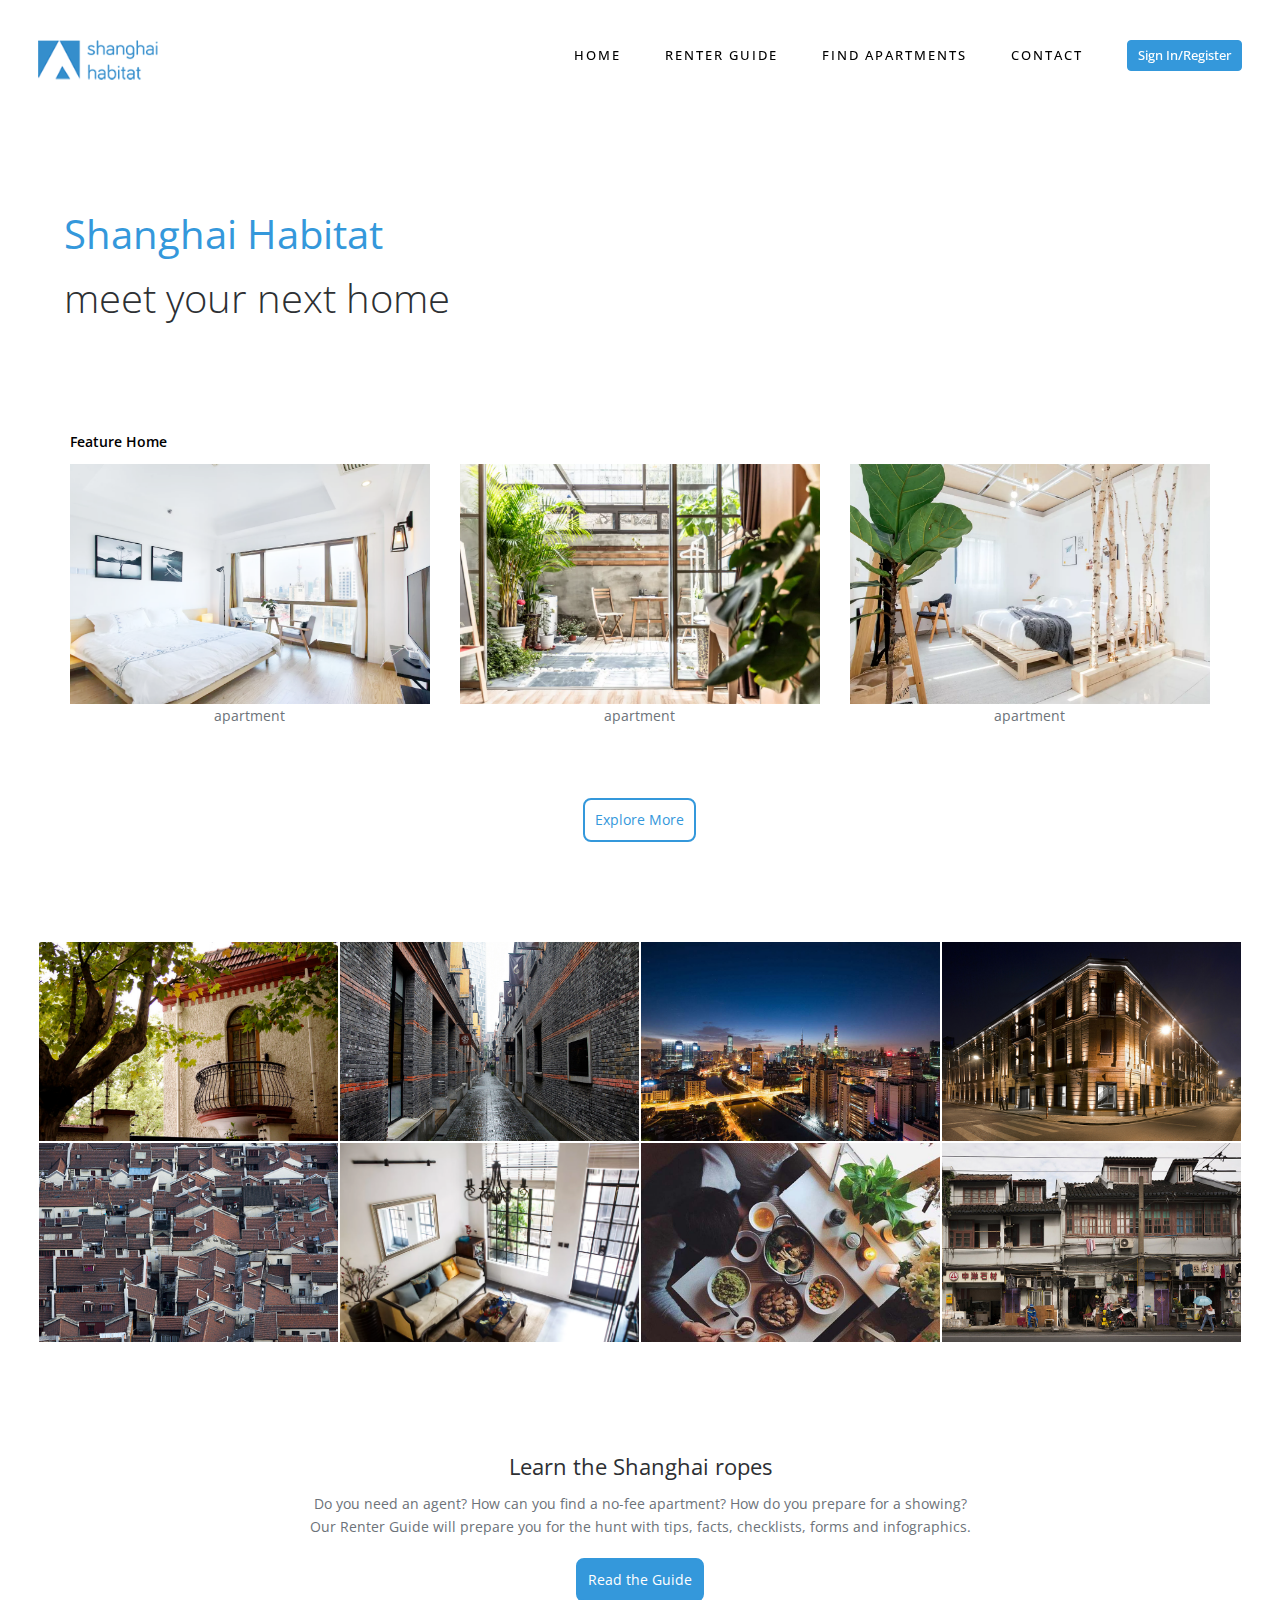
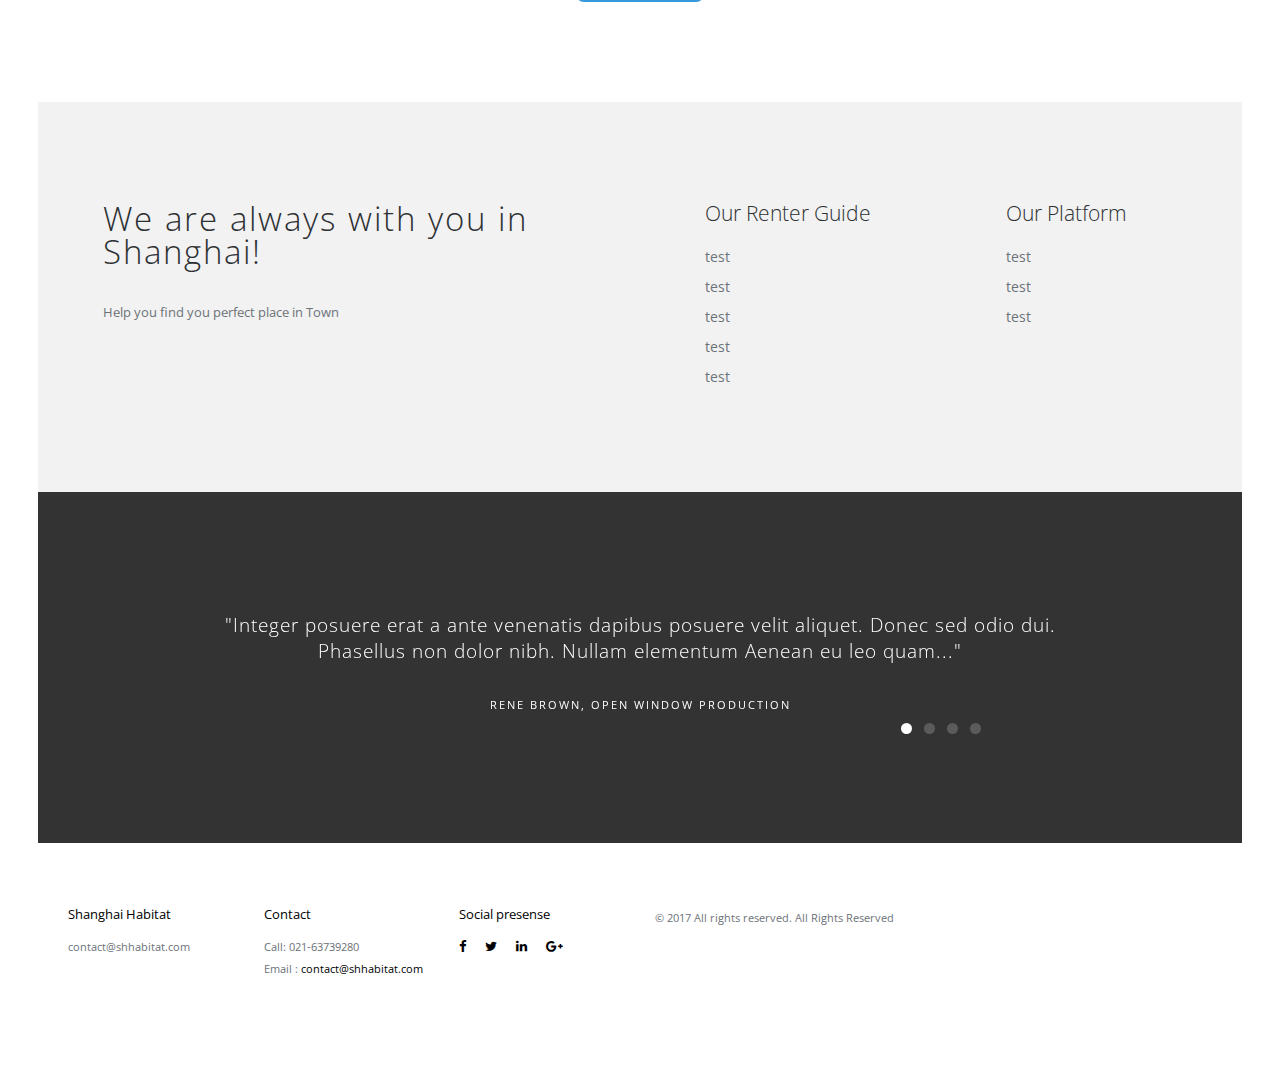
==== commit e44d8ea9: "Merge pull request #1 from mengdiwang/master" ====
--- a/index.html
+++ b/index.html
@@ -339,13 +339,9 @@
 </div>
 
 
-<<<<<<< HEAD
 <!-- JS FILES -->
 <script src="js/jquery.min.js"></script>
-=======
-<!-- JS FILES --> 
 <script src="js/jquery.min.js"></script> 
->>>>>>> origin/master
 <script src="js/bootstrap.min.js"></script> 
 <script src="js/jquery.flexslider-min.js"></script> 
 <script src="js/retina.min.js"></script> 
--- a/css/main.css
+++ b/css/main.css
@@ -681,6 +681,7 @@
 .work-detail {
 	width: 94%;
 	margin: auto;
+	padding-top: 150px;
 }
 .work-detail-margin {
 	margin-top: 7%;
@@ -870,4 +871,4 @@
     color: white;
 }
 
-ul.pagination li a:hover:not(.active) {background-color: #ddd;}+ul.pagination li a:hover:not(.active) {background-color: #ddd;}
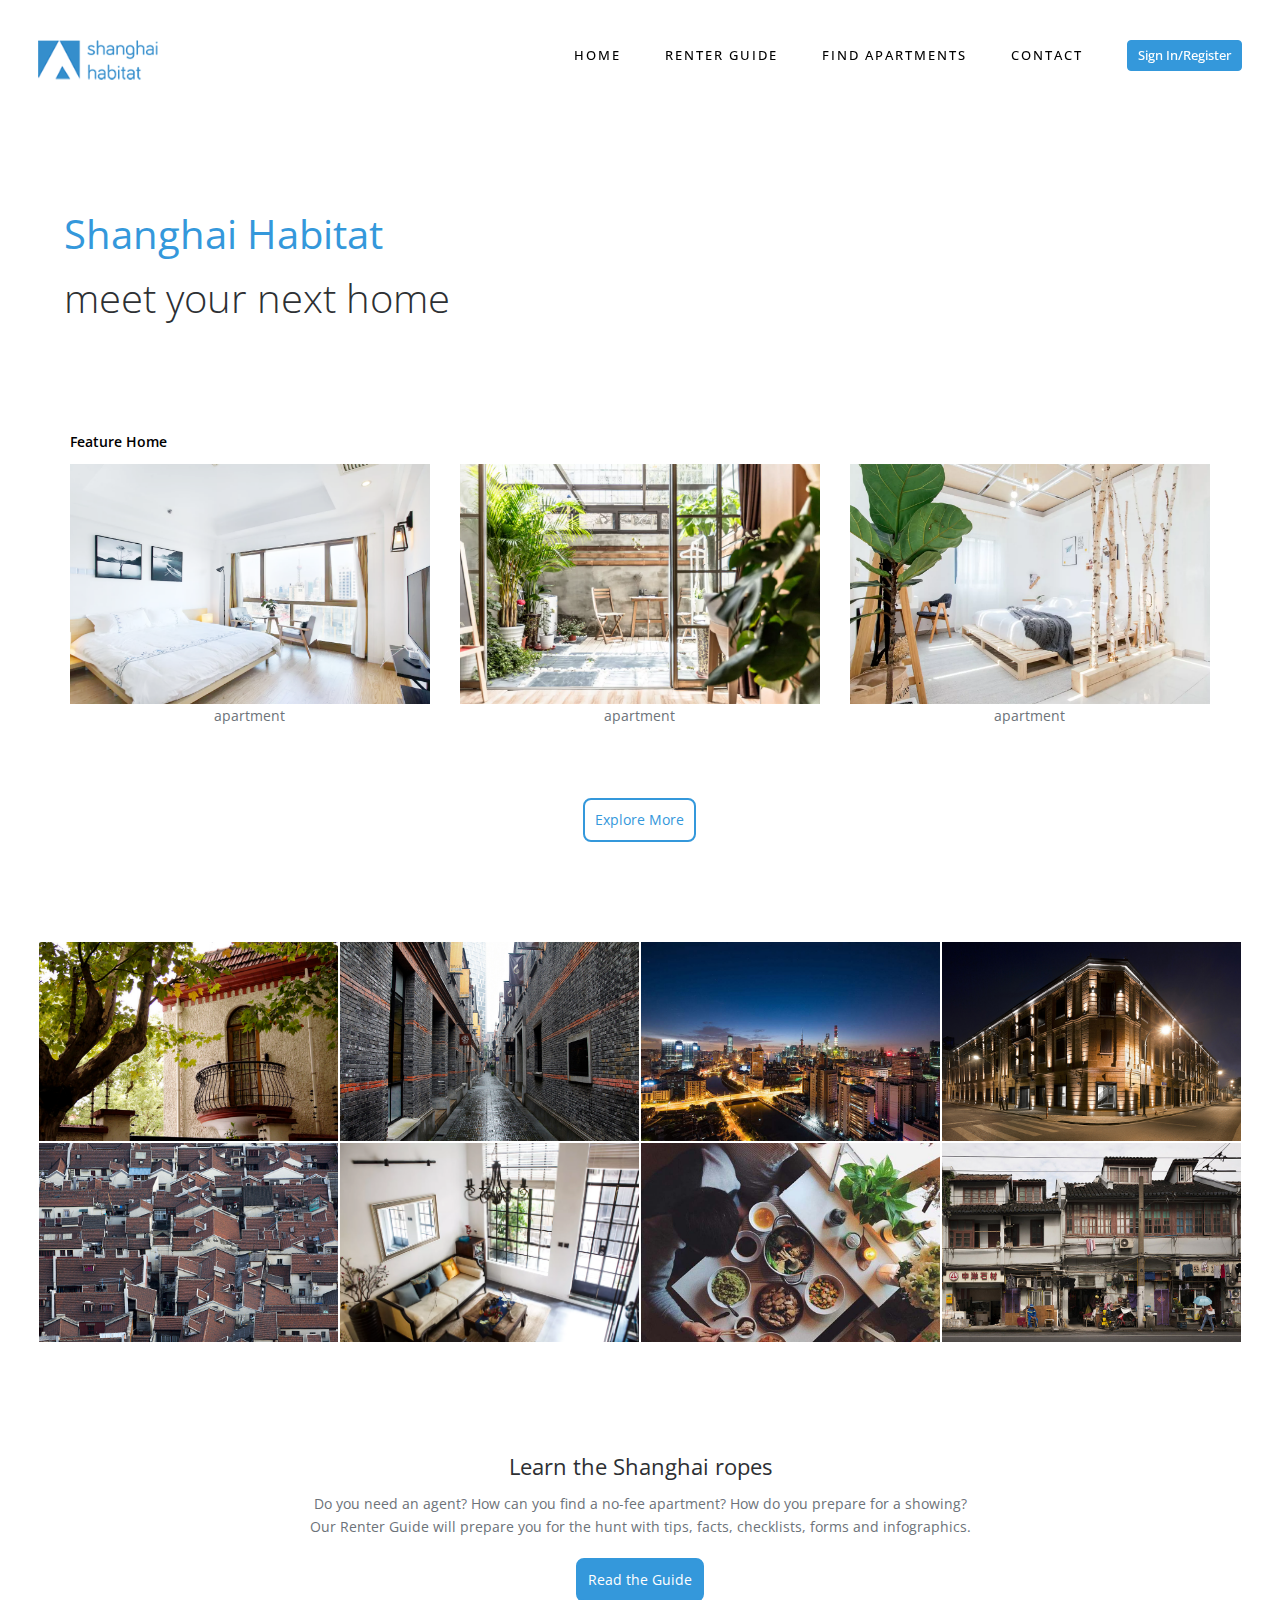
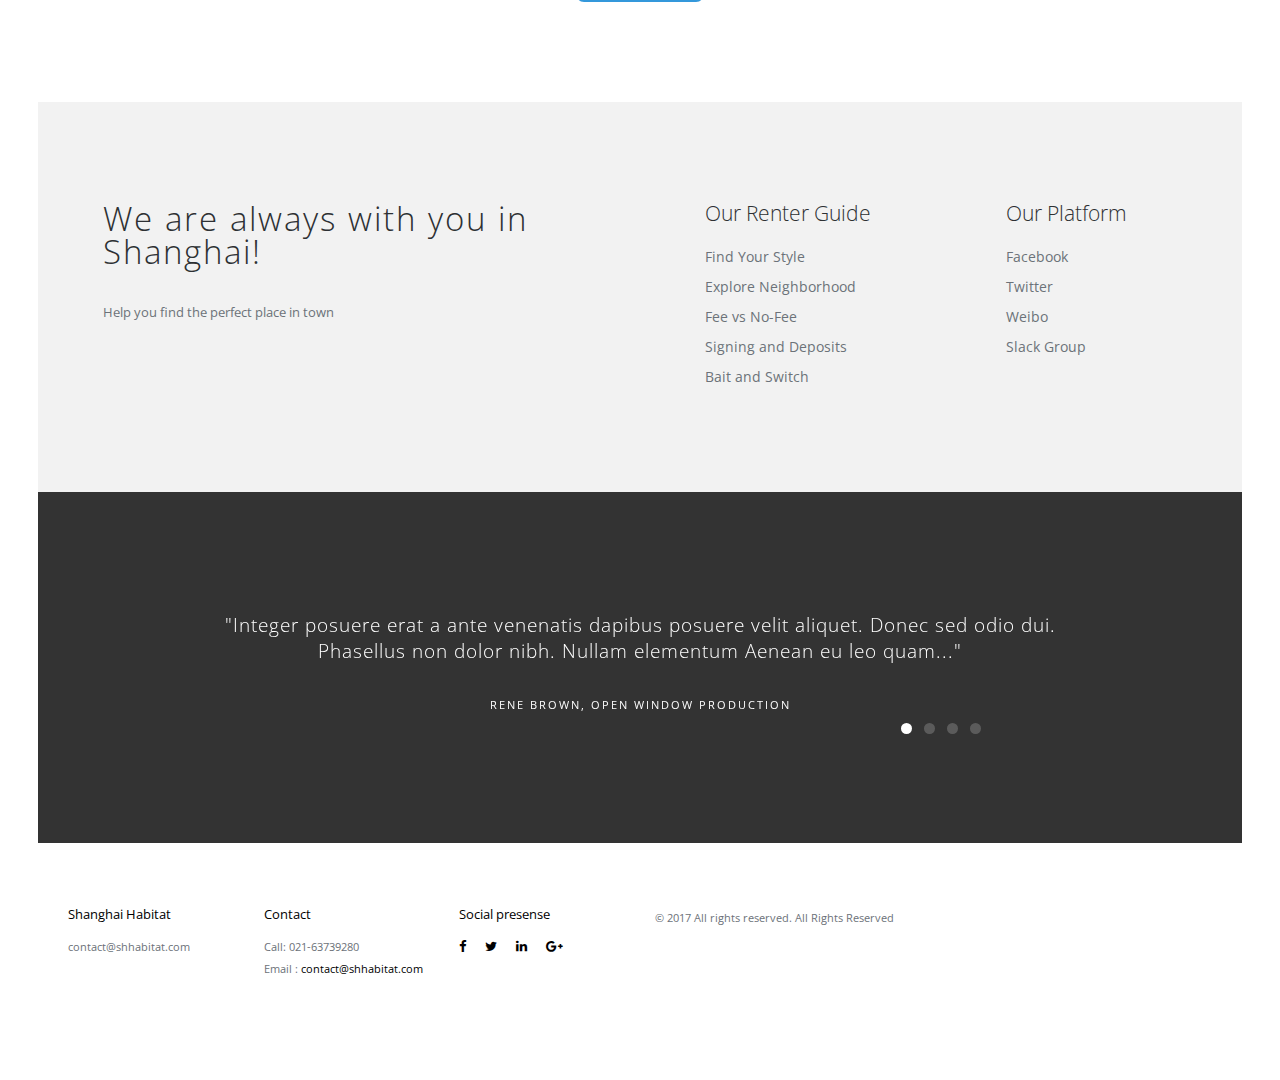
==== commit 58038cf1: "0706" ====
--- a/index.html
+++ b/index.html
@@ -180,18 +180,18 @@
       <div class="col-md-6 col-sm-6">
         <div class="services-content">
           <h4>We are always with you in Shanghai!</h4>
-          <p>Help you find you perfect place in Town</p>
+          <p>Help you find the perfect place in town</p>
         </div>
       </div>
       <div class="col-md-3 col-sm-6">
         <div class="services-content">
           <h5>Our Renter Guide</h5>
           <ul>
-            <li><a href="renter-guide.html">test</a></li>
-            <li><a href="renter-guide.html">test</a></li>
-            <li><a href="renter-guide.html">test</a></li>
-            <li><a href="renter-guide.html">test</a></li>
-            <li><a href="renter-guide.html">test</a></li>
+            <li><a href="renter-guide.html">Find Your Style</a></li>
+            <li><a href="renter-guide.html">Explore Neighborhood</a></li>
+            <li><a href="renter-guide.html">Fee vs No-Fee</a></li>
+            <li><a href="renter-guide.html">Signing and Deposits</a></li>
+            <li><a href="renter-guide.html">Bait and Switch</a></li>
           </ul>
         </div>
       </div>
@@ -199,9 +199,10 @@
         <div class="services-content">
             <h5>Our Platform</h5>
           <ul>
-            <li><a href="#">test</a></li>
-            <li><a href="#">test</a></li>
-            <li><a href="#">test</a></li>
+            <li><a href="#">Facebook</a></li>
+            <li><a href="#">Twitter</a></li>
+            <li><a href="#">Weibo</a></li>
+            <li><a href="#">Slack Group</a></li>
           </ul>
         </div>
       </div>
--- a/css/main.css
+++ b/css/main.css
@@ -173,6 +173,7 @@
 	padding-left: 8%;
 	padding-right: 8%;
 }
+
 /* ------------------------------------------------------------------------------
 	 Header & navigation
 -------------------------------------------------------------------------------*/
@@ -769,6 +770,10 @@
 		margin-right:3%;
 }
 
+.guide-img{
+	width: 200px;
+}
+
 .guide-heading{
 	padding: 50px 0 50px 0;
 	color: #2980B9;
